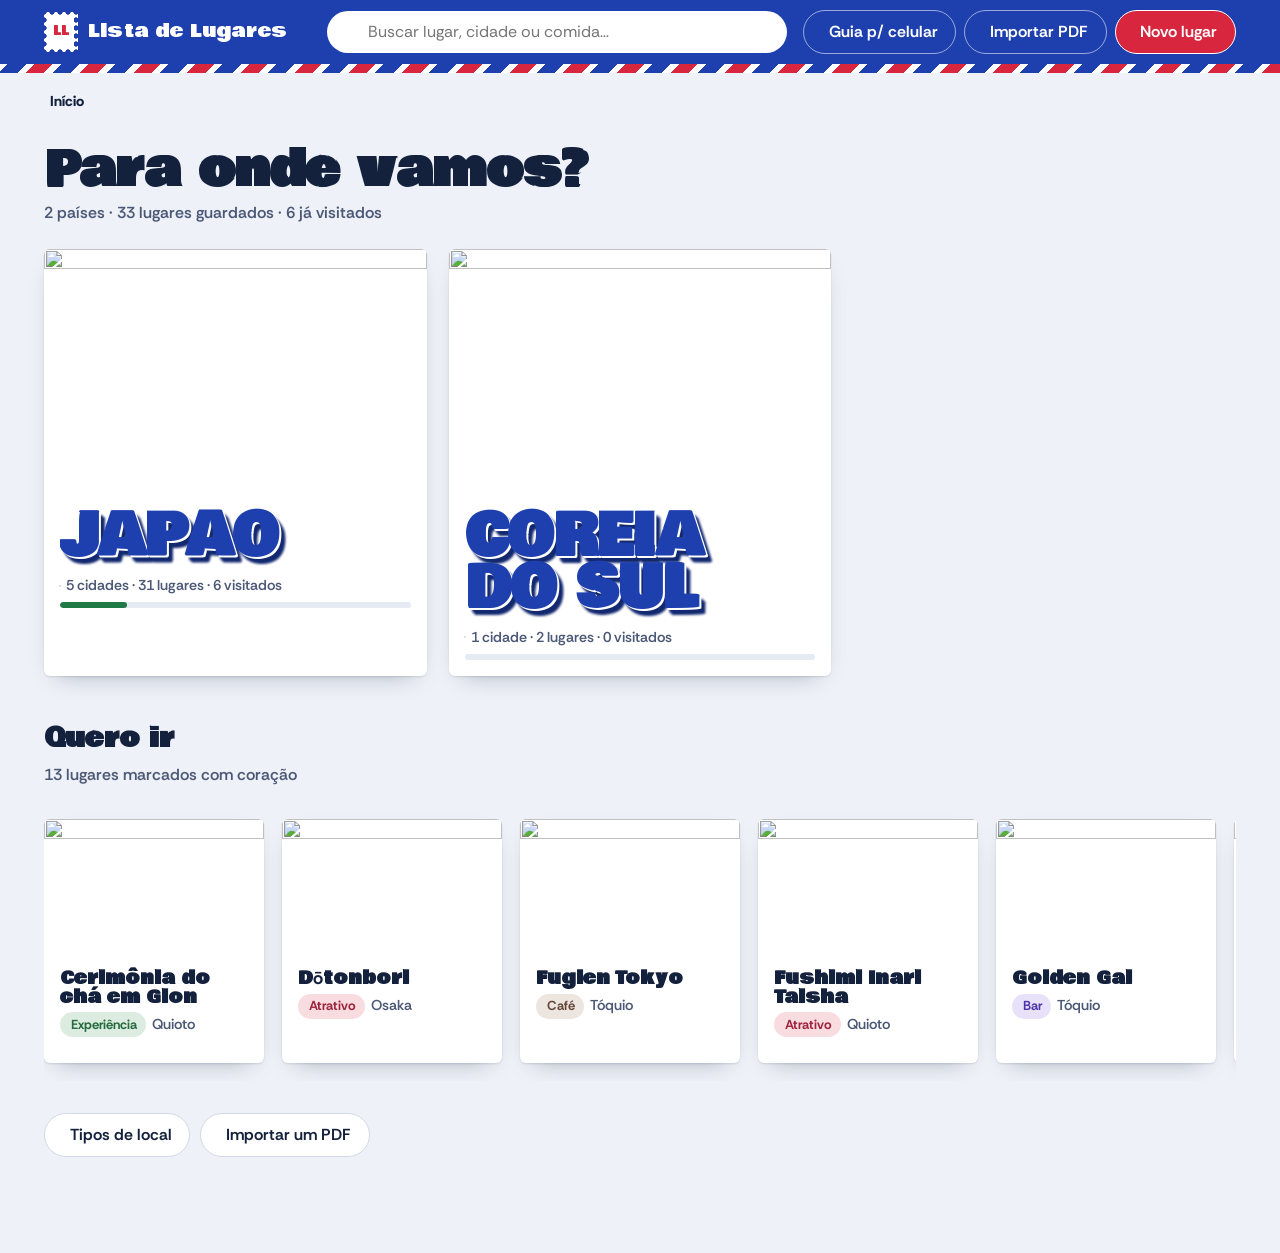
==== a-postais.html @ b5579a4d "Mockups da Lista de Lugares (3 alternativas de design, dados de demonstração) Co-Authored-By: Claude" ====
<!doctype html>
<html lang="pt-BR">
<head>
<meta charset="utf-8">
<meta name="robots" content="noindex">
<meta name="viewport" content="width=device-width, initial-scale=1, viewport-fit=cover">
<title>Lista de Lugares — A · Postais</title>
<link rel="preconnect" href="https://fonts.googleapis.com"><link rel="preconnect" href="https://fonts.gstatic.com" crossorigin>
<link rel="stylesheet" href="https://fonts.googleapis.com/css2?family=Bowlby+One&family=Kalam:wght@400;700&family=Rethink+Sans:wght@400;500;600;700;800&display=swap">
<link rel="stylesheet" href="https://cdn.jsdelivr.net/npm/@tabler/icons-webfont@3.19.0/dist/tabler-icons.min.css">
<link rel="stylesheet" href="https://cdn.jsdelivr.net/npm/flag-icons@7.2.3/css/flag-icons.min.css">
<link rel="stylesheet" href="https://cdnjs.cloudflare.com/ajax/libs/leaflet/1.9.4/leaflet.min.css">
<link rel="stylesheet" href="nucleo.css">
<style>
:root {
  --fundo: #eef1f7; --superficie: #fff; --superficie-2: #e6eaf3; --painel-fundo: #fff;
  --tinta: #14213d; --tinta-2: #4b5876; --linha: #d2d8e5; --placeholder: #66718b;
  --destaque: #d7263d; --destaque-hover: #b71d31; --destaque-tinta: #fff; --anel: rgba(215,38,61,.18); --anel-forte: rgba(30,64,175,.35);
  --azul: #1e40af; --azul-escuro: #12286f; --tinta-carimbo: #b4232f;
  --ok: #1f7a45; --perigo: #c92a2a; --fav: #d7263d; --aviso: #d99a00;
  --raio: 10px; --raio-chip: 999px; --raio-btn: 999px; --raio-input: 10px;
  --fonte: 'Rethink Sans', system-ui, sans-serif; --fonte-titulo: 'Bowlby One', 'Rethink Sans', sans-serif; --fonte-mao: 'Kalam', cursive;
  --sombra: 0 8px 22px -6px rgba(20,33,61,.28);
  --chip-ativo: var(--azul); --chip-ativo-tinta: #fff; --toast-fundo: var(--azul-escuro); --toast-tinta: #fff; --toast-acao: #ffd43b;
  --selecao: #ffd43b; --selecao-tinta: var(--tinta);
  --tipo-atrativo: #d7263d; --tipo-restaurante: #dd6b20; --tipo-hotel: #1e40af; --tipo-cafe: #8a5a3b;
  --tipo-compras: #c2338a; --tipo-bar: #6741d9; --tipo-transporte: #0b7285; --tipo-experiencia: #2b8a3e;
}
body { min-height: 100dvh; }
/* ---------- topo: envelope de correio aéreo ---------- */
.topo { position: sticky; top: 0; z-index: 50; background: var(--azul); color: #fff; }
.topo-in { max-width: 1240px; margin: 0 auto; display: flex; align-items: center; gap: 16px; padding: 10px 24px; }
.marca { display: flex; align-items: center; gap: 10px; color: #fff; text-decoration: none; font-family: var(--fonte-titulo); font-size: 1.15rem; letter-spacing: .01em; white-space: nowrap; }
.marca-selo { display: grid; place-items: center; width: 34px; height: 40px; padding: 4px; color: var(--destaque); font-size: .8rem;
  background: radial-gradient(circle, transparent 2.4px, #fff 2.9px) -4px -4px / 8px 8px; }
.marca-selo span { display: grid; place-items: center; width: 100%; height: 100%; background: #fff; }
.busca { flex: 1; max-width: 460px; margin-left: auto; position: relative; }
.busca .ti { position: absolute; left: 14px; top: 50%; transform: translateY(-50%); color: var(--tinta-2); }
.busca input { width: 100%; min-height: 42px; border-radius: 999px; border: 0; padding: .5em 1em .5em 2.6em; background: #fff; color: var(--tinta); }
.busca input:focus { outline: 3px solid #ffd43b; outline-offset: 1px; }
.topo-acoes { display: flex; gap: 8px; }
.topo .ll-btn-sec { background: transparent; color: #fff; border-color: rgba(255,255,255,.55); }
.topo .ll-btn-sec:hover { background: rgba(255,255,255,.12); border-color: #fff; }
.topo .ll-btn-pri { border-color: #fff; }
.faixa-aerea { height: 9px; background: repeating-linear-gradient(-45deg, var(--destaque) 0 13px, #fff 13px 19px, var(--azul) 19px 32px, #fff 32px 38px); }
.trilha { max-width: 1240px; margin: 0 auto; padding: 14px 24px 0; display: flex; flex-wrap: wrap; align-items: center; gap: 4px; font-size: .9rem; color: var(--tinta-2); }
.trilha a { color: var(--tinta-2); text-decoration: none; font-weight: 600; padding: 4px 6px; border-radius: 6px; display: inline-flex; align-items: center; gap: .35em; }
.trilha a:hover { background: var(--superficie-2); color: var(--tinta); }
.trilha [aria-current] { color: var(--tinta); font-weight: 750; padding: 4px 6px; }
.trilha .ti-chevron-right { font-size: .9em; opacity: .6; }
main { max-width: 1240px; margin: 0 auto; padding: 12px 24px 96px; view-transition-name: nivel; }
::view-transition-old(nivel) { animation: sai .18s ease-in both; }
::view-transition-new(nivel) { animation: entra .32s cubic-bezier(.2,.9,.2,1) both; }
@keyframes sai { to { opacity: 0; transform: translateX(-24px); } }
@keyframes entra { from { opacity: 0; transform: translateX(32px); } }
.voltando::view-transition-new(nivel) { animation-name: entra-volta; }
@keyframes entra-volta { from { opacity: 0; transform: translateX(-32px); } }

/* ---------- letras grandes de cartão-postal ---------- */
.letras { font-family: var(--fonte-titulo); text-transform: uppercase; line-height: .9; letter-spacing: -.01em; margin: 0;
  font-size: clamp(3rem, 11vw, 7.2rem); background: var(--foto) center 40% / cover, var(--azul); -webkit-background-clip: text; background-clip: text; color: transparent;
  filter: drop-shadow(2px 2px 0.5px #fff) drop-shadow(4px 5px 1px var(--azul-escuro)); padding: .06em .04em .1em 0; text-wrap: balance; }
.cab-postal { display: grid; grid-template-columns: 1fr auto; align-items: end; gap: 12px 24px; padding: 18px 0 26px; }
.cab-postal .meta { margin: 8px 0 0; color: var(--tinta-2); font-weight: 600; display: flex; flex-wrap: wrap; gap: 6px 14px; align-items: center; }
.cab-postal .meta b { color: var(--tinta); }
h1.titulo-nivel { font-family: var(--fonte-titulo); font-size: clamp(2rem, 5vw, 3rem); line-height: 1; margin: 18px 0 6px; }
.sub { color: var(--tinta-2); margin: 0 0 24px; font-weight: 600; }

/* ---------- cartões ---------- */
.postal { position: relative; display: flex; flex-direction: column; background: var(--superficie); border-radius: 6px; text-decoration: none; color: inherit;
  box-shadow: 0 1px 2px rgba(20,33,61,.12), 0 10px 24px -14px rgba(20,33,61,.4); transition: transform .25s cubic-bezier(.2,.9,.25,1.2), box-shadow .25s; overflow: hidden; }
.postal:hover { transform: translateY(-4px) rotate(-.6deg); box-shadow: 0 2px 4px rgba(20,33,61,.12), 0 22px 34px -16px rgba(20,33,61,.5); }
.postal:nth-child(even):hover { transform: translateY(-4px) rotate(.6deg); }
.postal-foto { aspect-ratio: 3 / 2; object-fit: cover; width: 100%; border-bottom: 6px solid #fff; }
.postal-sem-foto { aspect-ratio: 3 / 2; display: grid; place-items: center; background: var(--superficie-2); color: var(--tinta-2); font-size: 2.5rem; }
.postal-txt { padding: 4px 16px 16px; display: flex; flex-direction: column; gap: 6px; }
.postal-nome { font-family: var(--fonte-titulo); font-size: 1.45rem; line-height: 1.05; margin: 0; }
.postal-info { color: var(--tinta-2); font-size: .9rem; font-weight: 600; margin: 0; display: flex; gap: .45em; align-items: center; flex-wrap: wrap; }
.grade-postais { display: grid; grid-template-columns: repeat(auto-fill, minmax(min(100%, 270px), 1fr)); gap: 22px; }
.grade-paises { grid-template-columns: repeat(auto-fill, minmax(min(100%, 380px), 1fr)); }
.postal-pais .letras { font-size: clamp(2.6rem, 6vw, 3.6rem); }
.progresso { height: 6px; border-radius: 99px; background: var(--superficie-2); overflow: hidden; }
.progresso span { display: block; height: 100%; width: var(--p); background: var(--ok); border-radius: 99px; transition: width .6s cubic-bezier(.2,.9,.2,1); }

/* selo (tipo) com picote */
.selo { --c: var(--cor-tipo); display: block; padding: 5px; background: radial-gradient(circle, transparent 3px, var(--superficie) 3.5px) -5px -5px / 10px 10px;
  filter: drop-shadow(0 4px 8px rgba(20,33,61,.18)); text-decoration: none; color: #fff; transition: transform .25s cubic-bezier(.2,.9,.25,1.3); }
.selo:hover { transform: translateY(-4px) rotate(-2deg); }
.selo:nth-child(3n+2):hover { transform: translateY(-4px) rotate(2deg); }
.selo-in { display: flex; flex-direction: column; justify-content: space-between; gap: 18px; min-height: 168px; padding: 16px; background: var(--c); position: relative; overflow: hidden; }
.selo-in::after { content: ''; position: absolute; inset: 6px; border: 1.5px solid rgba(255,255,255,.5); pointer-events: none; }
.selo-ic { font-size: 2.6rem; line-height: 1; }
.selo-nome { font-family: var(--fonte-titulo); font-size: 1.35rem; line-height: 1; margin: 0; }
.selo-num { position: absolute; top: 12px; right: 14px; font-family: var(--fonte-titulo); font-size: 2rem; line-height: 1; opacity: .9; }
.selo-info { font-size: .82rem; font-weight: 700; opacity: .92; margin: 4px 0 0; }
.grade-selos { display: grid; grid-template-columns: repeat(auto-fill, minmax(min(100%, 190px), 1fr)); gap: 18px; }
.selo-novo .selo-in { background: var(--superficie); color: var(--tinta-2); border: 2px dashed var(--linha); }
.selo-novo .selo-in::after { display: none; }

/* carimbo postal */
.carimbo { position: absolute; pointer-events: none; color: var(--tinta-carimbo); mix-blend-mode: multiply; opacity: .85; }
.carimbo svg { display: block; width: 100%; height: auto; }
.carimbando { animation: carimbar .55s cubic-bezier(.3,1.4,.5,1) both; }
@keyframes carimbar { 0% { opacity: 0; transform: scale(1.8) rotate(var(--r, -14deg)); } 60% { opacity: .95; transform: scale(.94) rotate(var(--r, -14deg)); } 100% { opacity: .85; transform: scale(1) rotate(var(--r, -14deg)); } }
.postal .carimbo { width: 120px; right: 10px; top: 10px; --r: -12deg; transform: rotate(var(--r)); }
.carimbo-tela { position: fixed; z-index: 3000; left: 50%; top: 42%; width: 240px; margin-left: -120px; }

/* ---------- abas e barra ---------- */
.abas { display: inline-flex; gap: 4px; padding: 4px; background: var(--superficie-2); border-radius: 999px; margin-bottom: 20px; }
.abas button { border: 0; background: transparent; min-height: 38px; padding: 0 16px; border-radius: 999px; font-weight: 700; color: var(--tinta-2); display: inline-flex; align-items: center; gap: .4em; }
.abas button[aria-selected="true"] { background: var(--superficie); color: var(--tinta); box-shadow: 0 1px 3px rgba(20,33,61,.15); }
.ll-mapa.mapa-cidade { height: min(64vh, 600px); border-radius: 12px; border: 6px solid #fff; box-shadow: var(--sombra); }
.barra-lista { display: flex; flex-wrap: wrap; align-items: center; justify-content: space-between; gap: 12px; padding: 12px 14px; margin-bottom: 16px; background: var(--superficie); border-radius: 12px; border: 1px solid var(--linha); }
.ordem { display: flex; gap: 6px; align-items: center; flex-wrap: wrap; }
.ordem .ll-chip { min-height: 34px; font-size: .85rem; }

/* ---------- lista de lugares ---------- */
.cab-lista { display: flex; flex-wrap: wrap; align-items: center; gap: 10px 16px; margin: 14px 0 18px; }
.cab-lista h1 { font-family: var(--fonte-titulo); font-size: clamp(1.9rem, 5vw, 2.8rem); line-height: 1; margin: 0; flex-basis: 100%; }
.cab-lista .ll-tipo-chip { font-size: .9rem; }
.lista-postais { list-style: none; margin: 0; padding: 0; display: flex; flex-direction: column; gap: 12px; }
.linha-postal { position: relative; display: grid; grid-template-columns: 128px 1fr auto; align-items: center; gap: 18px; padding: 10px 12px 10px 10px; background: var(--superficie);
  border-radius: 8px; box-shadow: 0 1px 2px rgba(20,33,61,.1), 0 8px 18px -14px rgba(20,33,61,.45); transition: transform .2s cubic-bezier(.2,.9,.25,1.2), box-shadow .2s; }
.linha-postal:hover { transform: translateX(4px); box-shadow: 0 2px 4px rgba(20,33,61,.12), 0 14px 26px -16px rgba(20,33,61,.5); }
.linha-postal img, .linha-postal .mini-sem { width: 128px; height: 92px; object-fit: cover; border-radius: 4px; }
.mini-sem { display: grid; place-items: center; background: color-mix(in srgb, var(--cor-tipo) 15%, var(--superficie-2)); color: var(--cor-tipo); font-size: 2rem; }
.linha-txt { min-width: 0; display: flex; flex-direction: column; gap: 4px; }
.linha-txt a { color: inherit; text-decoration: none; }
.linha-txt a::after { content: ''; position: absolute; inset: 0; }
.linha-nome { margin: 0; font-size: 1.15rem; font-weight: 800; line-height: 1.2; }
.linha-resumo { margin: 0; color: var(--tinta-2); font-size: .9rem; font-weight: 550; }
.linha-dist { margin: 0; font-size: .9rem; font-weight: 750; display: flex; align-items: center; gap: .35em; color: var(--azul); }
.linha-acoes { display: flex; gap: 2px; position: relative; z-index: 1; }
.linha-acoes .ll-icone-btn { width: 44px; height: 44px; font-size: 1.15rem; }
.linha-acoes [aria-pressed="true"][data-fav] { color: var(--fav); }
.linha-acoes [aria-pressed="true"][data-vis] { color: var(--ok); }
.linha-postal .carimbo { width: 104px; right: 118px; top: calc(50% - 30px); --r: -12deg; transform: rotate(var(--r)); }
.lista-vazia { padding: 48px 16px; text-align: center; color: var(--tinta-2); background: var(--superficie); border-radius: 12px; border: 2px dashed var(--linha); }
.mais { margin-top: 18px; }

/* ---------- ficha ---------- */
.ficha-wrap { position: relative; background: var(--superficie); border-radius: 8px; padding: 22px; margin-top: 12px;
  box-shadow: 0 1px 2px rgba(20,33,61,.12), 0 24px 44px -24px rgba(20,33,61,.45); }
.ficha-wrap::before { content: ''; position: absolute; inset: 0 0 auto; height: 7px; border-radius: 8px 8px 0 0;
  background: repeating-linear-gradient(-45deg, var(--destaque) 0 13px, #fff 13px 19px, var(--azul) 19px 32px, #fff 32px 38px); }
.ficha-wrap .ll-ficha { display: grid; grid-template-columns: minmax(0, 1.05fr) minmax(0, 1fr); column-gap: 32px; row-gap: 18px; align-items: start; padding-bottom: 0; }
.ficha-wrap .ll-ficha > * { grid-column: 2; }
.ficha-wrap .ll-ficha-fotos { grid-column: 1; grid-row: 1 / span 8; position: sticky; top: 90px; flex-direction: column; overflow: visible; }
.ficha-wrap .ll-ficha-fotos img { height: auto; aspect-ratio: 4 / 3; flex-basis: auto !important; border-radius: 4px; border: 8px solid #fff; box-shadow: 0 6px 18px -8px rgba(20,33,61,.5); }
.ficha-wrap .ll-ficha-fotos img + img { width: 62%; margin: -42px 0 0 auto; transform: rotate(3deg); }
.ficha-wrap .ll-ficha:not(:has(.ll-ficha-fotos)) { grid-template-columns: minmax(0, 760px); }
.ficha-wrap .ll-ficha:not(:has(.ll-ficha-fotos)) > * { grid-column: 1; }
.ficha-wrap .ll-ficha-titulo { font-size: clamp(2rem, 4vw, 2.8rem); padding-right: 100px; }
.ficha-selo { position: absolute; top: 26px; right: 22px; width: 78px; z-index: 2; }
.ficha-selo .selo-in { min-height: 92px; gap: 4px; padding: 10px; align-items: center; justify-content: center; }
.ficha-selo .selo-ic { font-size: 2rem; }
.ficha-wrap > .carimbo { width: 170px; top: 64px; right: 64px; --r: -14deg; transform: rotate(var(--r)); z-index: 3; }
.ficha-wrap .ll-dicas { background: #fff repeating-linear-gradient(transparent 0 27px, #c9d6f2 27px 28px); border: 1px solid var(--linha); padding: 12px 16px 10px; }
.ficha-wrap .ll-dicas p { font-family: var(--fonte-mao); font-size: 1.15rem; line-height: 28px; color: var(--azul-escuro); }
.ficha-wrap .ll-destaques { border-radius: 6px; }
.voltar { display: inline-flex; align-items: center; gap: .4em; font-weight: 700; color: var(--tinta-2); text-decoration: none; padding: 6px 0; }
.voltar:hover { color: var(--tinta); }
.vizinhos { display: flex; justify-content: space-between; gap: 12px; margin-top: 18px; }

.favoritos { margin-top: 44px; }
.favoritos h2 { font-family: var(--fonte-titulo); font-size: 1.6rem; margin: 0 0 4px; }
.fileira { display: grid; grid-auto-flow: column; grid-auto-columns: minmax(220px, 250px); gap: 18px; overflow-x: auto; padding: 8px 4px 18px; scroll-snap-type: x proximity; }
.fileira .postal { scroll-snap-align: start; }
.fileira .postal-nome { font-size: 1.1rem; }
.rodape-inicio { margin-top: 32px; display: flex; flex-wrap: wrap; gap: 10px; }

/* painel e formulário no mundo postal */
.ll-painel-cab { border-bottom: 0; box-shadow: 0 9px 0 -6px transparent; position: relative; }
.ll-painel-cab::after { content: ''; position: absolute; left: 0; right: 0; bottom: -4px; height: 5px; background: repeating-linear-gradient(-45deg, var(--destaque) 0 10px, #fff 10px 15px, var(--azul) 15px 25px, #fff 25px 30px); }
.ll-tipo-op { border-radius: 8px; }
.fab { display: none; }

@media (max-width: 860px) {
  .topo-in { padding: 8px 14px; gap: 10px; flex-wrap: wrap; }
  .marca { font-size: 1rem; }
  .busca { order: 3; flex-basis: 100%; max-width: none; }
  .topo-acoes { margin-left: auto; }
  .topo-acoes .ll-btn-pri { display: none; }
  .topo-acoes .ll-btn span { display: none; }
  .topo-acoes .ll-btn { min-width: 42px; padding: 0 10px; }
  .trilha { padding: 10px 16px 0; font-size: .85rem; }
  main { padding: 8px 16px 110px; }
  .cab-postal { grid-template-columns: 1fr; }
  .ficha-wrap { padding: 16px 14px; margin-inline: -4px; }
  .ficha-wrap .ll-ficha { display: flex; }
  .ficha-wrap .ll-ficha-fotos { position: static; flex-direction: row; overflow-x: auto; }
  .ficha-wrap .ll-ficha-fotos img { flex: 0 0 86% !important; }
  .ficha-wrap .ll-ficha-fotos img + img { width: auto; margin: 0; transform: none; }
  .ficha-selo { top: 18px; right: 14px; width: 64px; }
  .ficha-wrap > .carimbo { width: 120px; top: 150px; right: 18px; }
  .ficha-wrap .ll-ficha-titulo { padding-right: 0; }
  .linha-postal { grid-template-columns: 84px 1fr; gap: 12px; padding: 8px; }
  .linha-postal img, .linha-postal .mini-sem { width: 84px; height: 84px; }
  .linha-acoes { grid-column: 1 / -1; justify-content: flex-end; margin-top: -8px; }
  .linha-postal .carimbo { width: 84px; right: 104px; top: auto; bottom: 4px; }
  .grade-selos { grid-template-columns: repeat(2, 1fr); gap: 12px; }
  .selo-in { min-height: 140px; }
  .fab { display: grid; place-items: center; position: fixed; right: 18px; bottom: calc(18px + env(safe-area-inset-bottom)); z-index: 60; width: 62px; height: 62px; border-radius: 50%;
    border: 3px solid #fff; background: var(--destaque); color: #fff; font-size: 1.7rem; box-shadow: var(--sombra); }
}
</style>
</head>
<body>
<header class="topo">
  <div class="topo-in">
    <a class="marca" href="#/"><span class="marca-selo"><span>LL</span></span>Lista de Lugares</a>
    <form class="busca" role="search" onsubmit="return false"><i class="ti ti-search" aria-hidden="true"></i><input type="search" id="busca" placeholder="Buscar lugar, cidade ou comida…" aria-label="Buscar" autocomplete="off"></form>
    <div class="topo-acoes">
      <button type="button" class="ll-btn ll-btn-sec" id="b-guia" aria-label="Gerar guia para o celular"><i class="ti ti-device-mobile" aria-hidden="true"></i><span>Guia p/ celular</span></button>
      <button type="button" class="ll-btn ll-btn-sec" id="b-importar" aria-label="Importar PDF"><i class="ti ti-file-type-pdf" aria-hidden="true"></i><span>Importar PDF</span></button>
      <button type="button" class="ll-btn ll-btn-pri" id="b-novo"><i class="ti ti-plus" aria-hidden="true"></i><span>Novo lugar</span></button>
    </div>
  </div>
  <div class="faixa-aerea" aria-hidden="true"></div>
</header>
<nav class="trilha" id="trilha" aria-label="Onde você está"></nav>
<main id="app"></main>
<button type="button" class="fab" id="b-fab" aria-label="Novo lugar"><i class="ti ti-plus" aria-hidden="true"></i></button>

<script src="https://cdnjs.cloudflare.com/ajax/libs/leaflet/1.9.4/leaflet.min.js"></script>
<script src="dados-japao.js"></script>
<script src="nucleo.js"></script>
<script>
(function () {
  const { esc, icone, h } = LL;
  const app = document.getElementById('app'), trilha = document.getElementById('trilha'), busca = document.getElementById('busca');
  const reduz = matchMedia('(prefers-reduced-motion: reduce)').matches;
  let est = {}, ordem = 'favoritos', vista = 'tipos', profAnterior = 0;
  const MESES = ['JAN', 'FEV', 'MAR', 'ABR', 'MAI', 'JUN', 'JUL', 'AGO', 'SET', 'OUT', 'NOV', 'DEZ'];
  const hoje = () => { const d = new Date(); return `${d.getDate()} ${MESES[d.getMonth()]} ${d.getFullYear()}`; };

  /* carimbo postal (SVG) */
  let nCar = 0;
  const carimbo = (texto, data, extra) => {
    const id = 'arco' + ++nCar;
    return `<div class="carimbo ${extra || ''}" aria-hidden="true"><svg viewBox="0 0 220 120" fill="none" stroke="currentColor">
      <circle cx="60" cy="60" r="52" stroke-width="3"/><circle cx="60" cy="60" r="36" stroke-width="1.6"/>
      <path id="${id}" d="M 16 60 A 44 44 0 0 1 104 60" stroke="none"/>
      <text font-family="Rethink Sans, sans-serif" font-weight="800" font-size="13" letter-spacing="2" fill="currentColor" stroke="none"><textPath href="#${id}" startOffset="50%" text-anchor="middle">${esc(texto.toUpperCase().slice(0, 16))}</textPath></text>
      <text x="60" y="64" text-anchor="middle" font-family="Rethink Sans, sans-serif" font-weight="800" font-size="11" fill="currentColor" stroke="none">${esc(data)}</text>
      <text x="60" y="84" text-anchor="middle" font-family="Rethink Sans, sans-serif" font-weight="700" font-size="9" fill="currentColor" stroke="none" letter-spacing="1.5">JÁ FUI</text>
      ${[34, 48, 62, 76, 90].map(y => `<path d="M118 ${y} q 12 -7 24 0 t 24 0 t 24 0 t 24 0" stroke-width="3"/>`).join('')}
    </svg></div>`;
  };
  const carimbarTela = (texto, sub) => {
    if (reduz) return;
    const c = h(carimbo(texto, sub || hoje(), 'carimbo-tela carimbando')); c.style.setProperty('--r', '-10deg');
    document.body.append(c); setTimeout(() => { c.style.transition = 'opacity .4s'; c.style.opacity = 0; }, 900); setTimeout(() => c.remove(), 1400);
  };

  /* ---------- rotas ---------- */
  const lerHash = () => {
    const p = location.hash.replace(/^#\/?/, '').split('/').filter(Boolean).map(decodeURIComponent);
    if (p[0] === 'busca') return { busca: p[1] || '' };
    return { pais: p[0] || null, cidade: p[1] || null, tipo: p[2] || null, lugar: p[3] || null };
  };
  const rota = (...p) => '#/' + p.filter(Boolean).map(encodeURIComponent).join('/');
  const ir = (...p) => { location.hash = rota(...p); };
  const rotaLugar = l => rota(l.pais, l.cidade, l.tipo, l.id);
  const prof = e => e.busca != null ? 2 : [e.pais, e.cidade, e.tipo, e.lugar].filter(Boolean).length;
  const trocar = () => {
    est = lerHash();
    const p = prof(est), volta = p < profAnterior; profAnterior = p;
    document.documentElement.classList.toggle('voltando', volta);
    let feito = false;
    const fazer = () => { if (feito) return; feito = true; render(); window.scrollTo(0, 0); };
    if (document.startViewTransition && !reduz && document.visibilityState === 'visible') {
      const t = document.startViewTransition(fazer); t.ready.catch(() => {}); t.finished.catch(() => {}); t.updateCallbackDone.catch(() => {});
      setTimeout(fazer, 350);
    } else fazer();
  };
  addEventListener('hashchange', trocar);

  /* ---------- trilha ---------- */
  const desenharTrilha = () => {
    const itens = [[rota(), `${icone('home')}<span>Início</span>`]];
    if (est.busca != null) itens.push([null, `Busca: “${esc(est.busca)}”`]);
    const p = LL.pais(est.pais), c = LL.cidade(est.cidade), t = est.tipo && LL.tipo(est.tipo), l = LL.lugar(est.lugar);
    if (p) itens.push([rota(p.id), `${LL.bandeira(p.id)}<span>${esc(p.nome)}</span>`]);
    if (c) itens.push([rota(p.id, c.id), esc(c.nome)]);
    if (t) itens.push([rota(p.id, c.id, t.id), esc(t.plural)]);
    if (l) itens.push([null, esc(l.titulo)]);
    trilha.innerHTML = itens.map(([href, txt], i) => (i ? icone('chevron-right') : '') +
      (i === itens.length - 1 ? `<span aria-current="page">${txt}</span>` : `<a href="${href}">${txt}</a>`)).join('');
  };

  /* ---------- peças ---------- */
  const fotoOu = (l, cls) => l.fotos && l.fotos[0] ? `<img class="${cls}" src="${esc(l.fotos[0])}" alt="" loading="lazy">` : `<div class="${cls === 'postal-foto' ? 'postal-sem-foto' : 'mini-sem'}" style="--cor-tipo:${LL.corTipo(l.tipo)}">${icone(LL.tipo(l.tipo).icone)}</div>`;
  const barra = (v, t) => `<div class="progresso" role="img" aria-label="${v} de ${t} visitados"><span style="--p:${t ? Math.round(v / t * 100) : 0}%"></span></div>`;
  const postalLugar = l => `<a class="postal" href="${rotaLugar(l)}">${fotoOu(l, 'postal-foto')}<div class="postal-txt">
      <h3 class="postal-nome">${esc(l.titulo)}</h3><p class="postal-info">${LL.chipTipo(l.tipo)} ${esc(LL.cidade(l.cidade)?.nome || '')}</p></div></a>`;

  const linha = l => {
    const dist = LL.textoDistancia(l), res = LL.resumo(l);
    return `<li class="linha-postal" data-id="${l.id}" style="--cor-tipo:${LL.corTipo(l.tipo)}">
      ${fotoOu(l, '')}
      <div class="linha-txt"><h2 class="linha-nome"><a href="${rotaLugar(l)}">${esc(l.titulo)}</a></h2>
        ${res ? `<p class="linha-resumo">${esc(res)}</p>` : ''}
        ${LL.seloSituacao(l) ? `<p class="linha-situ">${LL.seloSituacao(l)}</p>` : ''}
        ${est.busca != null ? `<p class="linha-resumo">${LL.chipTipo(l.tipo)} ${esc(LL.cidade(l.cidade)?.nome || '')}</p>` : ''}
        ${dist ? `<p class="linha-dist">${icone('walk')}${esc(dist)}</p>` : ''}</div>
      <div class="linha-acoes">
        <button type="button" class="ll-icone-btn" data-fav aria-pressed="${l.favorito}" aria-label="Quero ir" title="Quero ir">${icone(l.favorito ? 'heart-filled' : 'heart')}</button>
        <button type="button" class="ll-icone-btn" data-vis aria-pressed="${l.visitado}" aria-label="Já fui" title="Já fui">${icone(l.visitado ? 'circle-check-filled' : 'circle-check')}</button>
      </div>
      ${l.visitado ? carimbo(LL.cidade(l.cidade)?.nome || '', '') : ''}
    </li>`;
  };
  const ligarLinhas = raiz => raiz.querySelectorAll('.linha-postal').forEach(li => {
    const id = li.dataset.id;
    li.querySelector('[data-fav]').onclick = e => { const v = LL.alternarFavorito(id); const b = e.currentTarget; b.setAttribute('aria-pressed', v); b.innerHTML = icone(v ? 'heart-filled' : 'heart'); b.classList.remove('ll-pulo'); void b.offsetWidth; b.classList.add('ll-pulo'); };
    li.querySelector('[data-vis]').onclick = e => {
      const v = LL.alternarVisitado(id), b = e.currentTarget, l = LL.lugar(id);
      b.setAttribute('aria-pressed', v); b.innerHTML = icone(v ? 'circle-check-filled' : 'circle-check');
      li.querySelector('.carimbo')?.remove();
      if (v) { const c = h(carimbo(LL.cidade(l.cidade)?.nome || '', '')); c.classList.add('carimbando'); li.append(c); }
    };
  });

  /* ---------- níveis ---------- */
  const inicio = () => {
    const tot = LL.progresso({}), favs = LL.ordenar(LL.filtrar({ favorito: true }), 'nome');
    app.innerHTML = `<h1 class="titulo-nivel">Para onde vamos?</h1>
      <p class="sub">${LL.paisesComLugares().length} países · ${tot.total} lugares guardados · ${tot.visitados} já visitados</p>
      <div class="grade-postais grade-paises">${LL.paisesComLugares().map(p => { const g = LL.progresso({ pais: p.id }); return `
        <a class="postal postal-pais" href="${rota(p.id)}"><img class="postal-foto" src="${esc(p.capa)}" alt="" loading="lazy">
          <div class="postal-txt"><h2 class="letras" style="--foto:url('${esc(p.capa)}')">${esc(p.nome)}</h2>
          <p class="postal-info">${LL.bandeira(p.id)} ${LL.cidadesDe(p.id).length} ${LL.cidadesDe(p.id).length === 1 ? 'cidade' : 'cidades'} · ${g.total} lugares · ${g.visitados} visitados</p>${barra(g.visitados, g.total)}</div></a>`; }).join('')}</div>
      ${favs.length ? `<section class="favoritos"><h2>Quero ir</h2><p class="sub">${favs.length} lugares marcados com coração</p><div class="fileira">${favs.map(postalLugar).join('')}</div></section>` : ''}
      <div class="rodape-inicio"><button type="button" class="ll-btn ll-btn-sec" id="b-tipos">${icone('tag')}<span>Tipos de local</span></button>
        <button type="button" class="ll-btn ll-btn-sec" id="b-imp2">${icone('file-type-pdf')}<span>Importar um PDF</span></button></div>`;
    app.querySelector('#b-tipos').onclick = () => LL.abrirTipos();
    app.querySelector('#b-imp2').onclick = importar;
  };

  const pais = () => {
    const p = LL.pais(est.pais); if (!p) return inicio();
    const g = LL.progresso({ pais: p.id });
    app.innerHTML = `<header class="cab-postal"><div><h1 class="letras" style="--foto:url('${esc(p.capa)}')">${esc(p.nome)}</h1>
        <p class="meta">${LL.bandeira(p.id)} <span><b>${LL.cidadesDe(p.id).length}</b> cidades e regiões</span><span><b>${g.total}</b> lugares</span><span><b>${g.visitados}</b> já visitados</span></p></div></header>
      <div class="grade-postais">${LL.cidadesDe(p.id).map(c => { const x = LL.progresso({ cidade: c.id }); const completa = x.total && x.visitados === x.total; return `
        <a class="postal" href="${rota(p.id, c.id)}">${c.capa ? `<img class="postal-foto" src="${esc(c.capa)}" alt="" loading="lazy">` : `<div class="postal-sem-foto">${icone('map-pin')}</div>`}
          <div class="postal-txt"><h2 class="postal-nome">${esc(c.nome)}</h2><p class="postal-info">${x.total} lugares · ${x.visitados} de ${x.total} visitados</p>${barra(x.visitados, x.total)}</div>
          ${completa ? carimbo(c.nome, 'COMPLETA') : ''}</a>`; }).join('')}</div>`;
  };

  let mapaCidade = null;
  const cidade = () => {
    const c = LL.cidade(est.cidade); if (!c) return pais();
    const g = LL.progresso({ cidade: c.id }), tipos = LL.tiposEm({ cidade: c.id });
    app.innerHTML = `<header class="cab-postal"><div><h1 class="letras" style="--foto:url('${esc(c.capa || LL.pais(c.pais).capa)}')">${esc(c.nome)}</h1>
        <p class="meta"><span><b>${g.total}</b> lugares</span><span><b>${g.visitados}</b> de ${g.total} visitados</span><span><b>${g.favoritos}</b> quero ir</span></p></div></header>
      <div class="abas" role="tablist" aria-label="Como ver">
        <button type="button" role="tab" aria-selected="${vista === 'tipos'}" data-vista="tipos">${icone('stack-2')}Por tipo</button>
        <button type="button" role="tab" aria-selected="${vista === 'mapa'}" data-vista="mapa">${icone('map')}Mapa</button></div>
      <div id="vista"></div>`;
    const v = app.querySelector('#vista');
    if (vista === 'tipos') {
      v.innerHTML = `<div class="grade-selos">${tipos.map(({ tipo: t, qtd }) => { const x = LL.progresso({ cidade: c.id, tipo: t.id }); return `
        <a class="selo" href="${rota(c.pais, c.id, t.id)}" style="--cor-tipo:${LL.corTipo(t.id)}"><div class="selo-in">
          <span class="selo-ic">${icone(t.icone)}</span><span class="selo-num">${qtd}</span>
          <div><p class="selo-nome">${esc(qtd === 1 ? t.nome : t.plural)}</p><p class="selo-info">${x.visitados ? `${x.visitados} visitado${x.visitados > 1 ? 's' : ''}` : 'nenhum visitado ainda'}</p></div></div></a>`; }).join('')}
        <a class="selo selo-novo" href="#" data-novo><div class="selo-in"><span class="selo-ic">${icone('plus')}</span><div><p class="selo-nome">Novo lugar</p><p class="selo-info">em ${esc(c.nome)}</p></div></div></a></div>`;
      v.querySelector('[data-novo]').onclick = e => { e.preventDefault(); novo({ pais: c.pais, cidade: c.id }); };
    } else {
      v.innerHTML = `<div class="barra-lista"></div><div class="ll-mapa mapa-cidade"></div>`;
      v.querySelector('.barra-lista').append(LL.ui.seletorOrigem({ filtro: { cidade: c.id } }));
      mapaCidade = LL.mapa(v.querySelector('.mapa-cidade'), LL.filtrar({ cidade: c.id }), { aoClicar: id => location.hash = rotaLugar(LL.lugar(id)) });
    }
    app.querySelectorAll('[data-vista]').forEach(b => b.onclick = () => { vista = b.dataset.vista; cidade(); });
  };

  const listaTipo = (animar) => {
    const c = LL.cidade(est.cidade), t = LL.tipo(est.tipo);
    let ls = LL.filtrar({ cidade: c.id, tipo: t.id });
    if (ordem === 'perto' && !LL.origem) ordem = 'favoritos';
    ls = LL.ordenar(ls, ordem);
    const antes = animar ? Object.fromEntries([...app.querySelectorAll('.linha-postal')].map(li => [li.dataset.id, li.getBoundingClientRect().top])) : null;
    app.innerHTML = `<header class="cab-lista">${LL.chipTipo(t.id)}<span class="postal-info">${ls.length} em ${esc(c.nome)} · ${ls.filter(l => l.visitado).length} visitados</span>
        <h1>${esc(t.plural)} em ${esc(c.nome)}</h1></header>
      <div class="barra-lista"><div id="origem"></div>
        <div class="ordem" role="group" aria-label="Ordenar">${icone('arrows-sort')}
          ${[['perto', 'Mais perto'], ['favoritos', 'Quero ir primeiro'], ['nome', 'A–Z']].map(([k, n]) => `<button type="button" class="ll-chip" data-ordem="${k}" aria-pressed="${ordem === k}" ${k === 'perto' && !LL.origem ? 'title="Escolha de onde medir a distância"' : ''}>${n}</button>`).join('')}</div></div>
      ${ls.length ? `<ol class="lista-postais">${ls.map(linha).join('')}</ol>` : `<p class="lista-vazia">Nenhum ${esc(t.nome.toLowerCase())} em ${esc(c.nome)} ainda.</p>`}
      <button type="button" class="ll-btn ll-btn-sec mais" data-novo>${icone('plus')}<span>Adicionar ${esc(t.nome.toLowerCase())} em ${esc(c.nome)}</span></button>`;
    app.querySelector('#origem').append(LL.ui.seletorOrigem({ filtro: { cidade: c.id } }));
    app.querySelectorAll('[data-ordem]').forEach(b => b.onclick = () => {
      if (b.dataset.ordem === 'perto' && !LL.origem) { LL.toast('Primeiro escolha de onde medir: sua localização ou um lugar.', { icone: 'current-location' }); app.querySelector('.ll-origem button, .ll-origem select')?.focus(); return; }
      ordem = b.dataset.ordem; listaTipo(true);
    });
    app.querySelector('[data-novo]').onclick = () => novo({ pais: c.pais, cidade: c.id, tipo: t.id });
    ligarLinhas(app);
    if (antes && !reduz) app.querySelectorAll('.linha-postal').forEach(li => {
      const a = antes[li.dataset.id]; if (a == null) return; const d = a - li.getBoundingClientRect().top; if (!d) return;
      li.animate([{ transform: `translateY(${d}px)` }, { transform: 'none' }], { duration: 480, easing: 'cubic-bezier(.2,.9,.25,1.1)' });
    });
  };

  const lugar = () => {
    const l = LL.lugar(est.lugar); if (!l) return listaTipo();
    const irmaos = LL.ordenar(LL.filtrar({ cidade: l.cidade, tipo: l.tipo }), ordem), i = irmaos.findIndex(x => x.id === l.id);
    const ant = irmaos[i - 1], prox = irmaos[i + 1];
    const t = LL.tipo(l.tipo);
    app.innerHTML = `<a class="voltar" href="${rota(l.pais, l.cidade, l.tipo)}">${icone('arrow-left')} ${esc(t.plural)} em ${esc(LL.cidade(l.cidade).nome)}</a>
      <div class="ficha-wrap" style="--cor-tipo:${LL.corTipo(l.tipo)}"><span class="selo ficha-selo"><span class="selo-in"><span class="selo-ic">${icone(t.icone)}</span></span></span>
        ${l.visitado ? carimbo(LL.cidade(l.cidade).nome, hoje()) : ''}</div>
      <nav class="vizinhos" aria-label="Outros ${esc(t.plural.toLowerCase())}">${ant ? `<a class="voltar" href="${rotaLugar(ant)}">${icone('arrow-left')} ${esc(ant.titulo)}</a>` : '<span></span>'}
        ${prox ? `<a class="voltar" href="${rotaLugar(prox)}">${esc(prox.titulo)} ${icone('arrow-right')}</a>` : ''}</nav>`;
    const wrap = app.querySelector('.ficha-wrap');
    wrap.append(LL.ui.ficha(l, { aoEditar: id => LL.abrirEdicao(id, s => { carimbarTela('SALVO'); location.hash = rotaLugar(s); render(); }),
      aposApagar: () => ir(l.pais, l.cidade, l.tipo) }));
  };

  const buscaRes = () => {
    const ls = LL.buscar(est.busca);
    app.innerHTML = `<header class="cab-lista"><h1>${ls.length ? `${ls.length} ${ls.length === 1 ? 'lugar' : 'lugares'} para “${esc(est.busca)}”` : `Nada para “${esc(est.busca)}”`}</h1></header>
      ${ls.length ? `<ol class="lista-postais">${ls.map(linha).join('')}</ol>` : '<p class="lista-vazia">Tente outro nome, cidade ou tipo de comida (ex.: ramen, Quioto, templo).</p>'}`;
    ligarLinhas(app);
  };

  const render = () => {
    if (mapaCidade) { mapaCidade.remove(); mapaCidade = null; }
    desenharTrilha();
    if (est.busca == null && document.activeElement !== busca) busca.value = '';
    if (est.busca != null) return buscaRes();
    if (est.lugar) return lugar();
    if (est.tipo) return listaTipo();
    if (est.cidade) return cidade();
    if (est.pais) return pais();
    inicio();
  };

  /* ---------- ações ---------- */
  const novo = ctx => LL.abrirNovo(ctx || { pais: est.pais, cidade: est.cidade, tipo: est.tipo }, l => { carimbarTela('SALVO'); location.hash = rotaLugar(l); });
  const importar = () => LL.abrirImportacao(ids => { const l = LL.lugar(ids[0]); if (l) ir(l.pais, l.cidade); });
  document.getElementById('b-novo').onclick = () => novo();
  document.getElementById('b-fab').onclick = () => novo();
  document.getElementById('b-importar').onclick = importar;
  LL.config.guia = 'guia-postais.html';
  document.getElementById('b-guia').onclick = () => LL.abrirGerarGuia({ pais: est.pais, cidade: est.cidade });
  let tBusca;
  busca.addEventListener('input', () => {
    clearTimeout(tBusca);
    tBusca = setTimeout(() => {
      const q = busca.value.trim();
      if (!q) { if (est.busca != null) history.back(); return; }
      const alvo = rota('busca', q);
      if (est.busca != null) { history.replaceState(null, '', alvo); est = lerHash(); render(); } else location.hash = alvo;
    }, 220);
  });

  LL.aoMudar(ev => {
    if (ev.acao === 'visitado' && ev.valor) {
      if (est.lugar === ev.id) { const w = app.querySelector('.ficha-wrap'); w.querySelector(':scope > .carimbo')?.remove();
        const c = h(carimbo(LL.cidade(LL.lugar(ev.id).cidade).nome, hoje())); c.classList.add('carimbando'); w.prepend(c); }
      if (ev.cidadeCompleta) setTimeout(() => { const n = LL.cidade(LL.lugar(ev.id).cidade).nome; carimbarTela(n, 'COMPLETA'); LL.toast(`${n} completa! Você visitou todos os lugares guardados.`, { icone: 'trophy' }); }, 500);
    }
    if (ev.acao === 'visitado' && !ev.valor && est.lugar === ev.id) app.querySelector('.ficha-wrap > .carimbo')?.remove();
    if (['salvo', 'apagado', 'restaurado', 'importado', 'tipos'].includes(ev.acao)) render();
    if (ev.acao === 'origem' && (est.tipo || est.lugar)) { if (est.tipo && !est.lugar && LL.origem) ordem = 'perto'; render(); }
  });

  trocar();
})();
</script>
</body>
</html>
---- nucleo.css ----
/* Lista de Lugares — estrutura compartilhada. Cada alternativa define os tokens
   (--fundo, --tinta, --destaque…) e sobrepõe o que for do seu mundo visual. */
*, *::before, *::after { box-sizing: border-box; }
html { -webkit-text-size-adjust: 100%; }
body { margin: 0; background: var(--fundo); color: var(--tinta); font-family: var(--fonte); font-size: 16px; line-height: 1.5; }
img { max-width: 100%; display: block; }
button, input, select, textarea { font: inherit; color: inherit; }
button { cursor: pointer; }
a { color: var(--link, var(--destaque)); text-underline-offset: 3px; text-decoration-thickness: 1px; }
::selection { background: var(--selecao, var(--destaque)); color: var(--selecao-tinta, var(--destaque-tinta)); }
:focus-visible { outline: 3px solid var(--foco, var(--destaque)); outline-offset: 2px; }
* { scrollbar-width: thin; scrollbar-color: var(--linha) transparent; }
[hidden] { display: none !important; }
.ti { font-size: 1.15em; line-height: 1; vertical-align: -0.12em; }
.sr { position: absolute; width: 1px; height: 1px; overflow: hidden; clip: rect(0 0 0 0); white-space: nowrap; }
.ll-bandeira { border-radius: 2px; box-shadow: 0 0 0 1px rgba(0,0,0,.12); }
.ll-link-ic { font-size: .8em; margin-left: 2px; }
.ll-ajuda { color: var(--tinta-2); font-size: .875rem; margin: 0; }
.ll-subrotulo { color: var(--tinta-2); font-size: .78rem; font-weight: 600; letter-spacing: .02em; }

/* ---------- botões, chips, inputs ---------- */
.ll-btn { display: inline-flex; align-items: center; justify-content: center; gap: .45em; min-height: 44px; padding: .55em 1.1em;
  border-radius: var(--raio-btn, var(--raio)); border: 1.5px solid transparent; font-weight: 650; text-decoration: none; white-space: nowrap;
  transition: transform .15s cubic-bezier(.2,.8,.2,1), background-color .15s, box-shadow .15s; }
.ll-btn:active { transform: scale(.97); }
.ll-btn-pri { background: var(--destaque); color: var(--destaque-tinta); }
.ll-btn-pri:hover { background: var(--destaque-hover, var(--destaque)); box-shadow: var(--sombra); }
.ll-btn-pri:disabled { opacity: .45; cursor: not-allowed; box-shadow: none; }
.ll-btn-sec { background: var(--superficie); color: var(--tinta); border-color: var(--linha); }
.ll-btn-sec:hover { border-color: var(--tinta-2); }
.ll-btn-peq { min-height: 36px; padding: .35em .8em; font-size: .875rem; }
.ll-icone-btn { display: inline-grid; place-items: center; width: 40px; height: 40px; border-radius: 50%; border: 0; background: transparent; color: var(--tinta-2); flex: none; }
.ll-icone-btn:hover { background: var(--superficie-2); color: var(--tinta); }
.ll-chips { display: flex; flex-wrap: wrap; gap: 6px; align-items: center; }
.ll-chip { display: inline-flex; align-items: center; gap: .35em; min-height: 36px; padding: .3em .85em; border-radius: var(--raio-chip);
  border: 1.5px solid var(--linha); background: var(--superficie); font-size: .9rem; font-weight: 550; transition: background-color .15s, border-color .15s, transform .15s; }
.ll-chip:hover { border-color: var(--tinta-2); }
.ll-chip[aria-pressed="true"] { background: var(--chip-ativo, var(--tinta)); color: var(--chip-ativo-tinta, var(--fundo)); border-color: var(--chip-ativo, var(--tinta)); }
.ll-chip:active { transform: scale(.95); }
.ll-input { width: 100%; min-height: 44px; padding: .55em .8em; border-radius: var(--raio-input, var(--raio)); border: 1.5px solid var(--linha); background: var(--superficie); }
.ll-input:hover { border-color: var(--tinta-2); }
.ll-input:focus { outline: none; border-color: var(--destaque); box-shadow: 0 0 0 3px var(--anel, rgba(0,0,0,.08)); }
.ll-input::placeholder { color: var(--placeholder, var(--tinta-2)); opacity: .85; }
textarea.ll-input { resize: vertical; min-height: 80px; line-height: 1.45; }
select.ll-input { appearance: none; background-image: linear-gradient(45deg, transparent 50%, currentColor 50%), linear-gradient(135deg, currentColor 50%, transparent 50%);
  background-position: calc(100% - 18px) 50%, calc(100% - 13px) 50%; background-size: 5px 5px; background-repeat: no-repeat; padding-right: 2.2em; }
.ll-input-chip { width: 7.5em; min-height: 36px; border-radius: var(--raio-chip); border-style: dashed; }
.ll-erro { color: var(--perigo); font-size: .85rem; font-weight: 600; margin: 4px 0 0; display: flex; gap: .3em; align-items: center; }
.ll-preenchido { animation: ll-brilho 1.4s ease-out; }
@keyframes ll-brilho { 0% { box-shadow: 0 0 0 4px var(--anel-forte, var(--destaque)); } 100% { box-shadow: 0 0 0 0 transparent; } }

/* ---------- tipo ---------- */
.ll-tipo-chip { display: inline-flex; align-items: center; gap: .35em; padding: .2em .65em .2em .5em; border-radius: var(--raio-chip);
  background: color-mix(in srgb, var(--cor-tipo) 16%, var(--superficie)); color: color-mix(in srgb, var(--cor-tipo) 70%, var(--tinta)); font-size: .82rem; font-weight: 700; }

/* ---------- formulário ---------- */
.ll-form { display: flex; flex-direction: column; min-height: 100%; }
.ll-form-corpo { display: flex; flex-direction: column; gap: 22px; padding: 4px 0 24px; }
.ll-grupo { border: 0; margin: 0; padding: 0; display: flex; flex-direction: column; gap: 14px; min-width: 0; }
.ll-legenda { font-weight: 750; font-size: 1rem; padding: 0; margin-bottom: 10px; display: flex; align-items: center; gap: .4em; }
.ll-campo { display: flex; flex-direction: column; gap: 6px; border: 0; padding: 0; margin: 0; min-width: 0; }
.ll-rotulo { font-weight: 650; font-size: .9rem; display: flex; align-items: center; gap: .5em; flex-wrap: wrap; padding: 0; }
.ll-linha2 { display: grid; grid-template-columns: 1fr 1fr; gap: 12px; }
@media (max-width: 520px) { .ll-linha2 { grid-template-columns: 1fr; } }
.ll-tipos-escolha { display: grid; grid-template-columns: repeat(auto-fill, minmax(118px, 1fr)); gap: 8px; }
.ll-tipo-op { display: flex; flex-direction: column; align-items: flex-start; gap: 6px; padding: 12px; min-height: 72px; border-radius: var(--raio);
  border: 1.5px solid var(--linha); background: var(--superficie); font-weight: 650; font-size: .9rem; text-align: left; transition: transform .15s, border-color .15s, background-color .15s; }
.ll-tipo-op .ti { font-size: 1.5rem; color: var(--cor-tipo, var(--tinta-2)); }
.ll-tipo-op:hover { border-color: var(--cor-tipo, var(--tinta-2)); transform: translateY(-1px); }
.ll-tipo-op[aria-checked="true"] { background: var(--cor-tipo); border-color: var(--cor-tipo); color: #fff; }
.ll-tipo-op[aria-checked="true"] .ti { color: #fff; }
.ll-tipo-novo { border-style: dashed; color: var(--tinta-2); }
.ll-bloco-tipo { padding: 16px; border-radius: var(--raio); background: color-mix(in srgb, var(--cor-tipo) 8%, var(--superficie)); border: 1.5px solid color-mix(in srgb, var(--cor-tipo) 30%, var(--linha)); }
.ll-bloco-tipo .ll-legenda { color: color-mix(in srgb, var(--cor-tipo) 75%, var(--tinta)); }
.ll-bloco-campos { display: flex; flex-direction: column; gap: 16px; }
.ll-troca { animation: ll-troca .38s cubic-bezier(.2,.9,.25,1.15); }
@keyframes ll-troca { from { opacity: 0; transform: translateY(10px) scale(.985); } to { opacity: 1; transform: none; } }
.ll-chips-dias .ll-chip { min-width: 46px; justify-content: center; padding-inline: .5em; }
.ll-campo-horario .ll-input { margin-top: 4px; }
.ll-valor { display: flex; flex-wrap: wrap; gap: 8px 12px; align-items: center; }
.ll-valor-exato { display: flex; align-items: center; position: relative; width: 11em; }
.ll-prefixo { position: absolute; left: .8em; color: var(--tinta-2); font-weight: 650; }
.ll-valor-exato .ll-input { padding-left: 2em; }
.ll-reais { color: var(--tinta-2); font-weight: 600; font-size: .9rem; }
.ll-dupla { display: flex; align-items: flex-end; gap: 8px; }
.ll-dupla > * { flex: 1; min-width: 0; }
.ll-dupla label { display: flex; flex-direction: column; gap: 4px; }
.ll-seta { flex: none; color: var(--tinta-2); padding-bottom: 12px; }
.ll-campo.ll-vazio > .ll-input, .ll-campo.ll-vazio .ll-chips { outline: 2px dashed var(--aviso, #e0a100); outline-offset: 3px; border-radius: var(--raio); }
.ll-falta-tag { font-size: .72rem; font-weight: 700; padding: 1px 8px; border-radius: 99px; background: var(--aviso-fundo, #fff3c4); color: var(--aviso-tinta, #6b4e00); display: none; }
.ll-campo.ll-vazio .ll-falta-tag { display: inline-block; }
.ll-coord-res:empty { display: none; }
.ll-coord-ok { display: grid; grid-template-columns: 160px 1fr; gap: 12px; align-items: center; padding: 10px; border-radius: var(--raio); background: var(--superficie-2); }
.ll-coord-txt p { margin: 0 0 6px; }
.ll-coord-ok .ll-minimapa { height: 110px; border-radius: calc(var(--raio) - 4px); }
@media (max-width: 520px) { .ll-coord-ok { grid-template-columns: 1fr; } }
.ll-previa { display: block; padding: 10px 12px; border-radius: var(--raio); background: var(--superficie-2); font-size: .9rem; }
.ll-fonte-pdf { display: inline-flex; gap: .35em; align-items: center; font-weight: 600; font-size: .9rem; }
.ll-fotos-edit { display: flex; flex-wrap: wrap; gap: 8px; }
.ll-fotos-edit:empty { display: none; }
.ll-foto-mini { position: relative; margin: 0; width: 92px; height: 92px; border-radius: var(--raio); overflow: hidden; }
.ll-foto-mini img { width: 100%; height: 100%; object-fit: cover; }
.ll-foto-mini .ll-icone-btn { position: absolute; top: 4px; right: 4px; width: 28px; height: 28px; background: rgba(0,0,0,.6); color: #fff; }
.ll-solta-foto, .ll-solta-pdf { display: flex; align-items: center; gap: 12px; padding: 16px; border-radius: var(--raio); border: 2px dashed var(--linha); color: var(--tinta-2); cursor: pointer; transition: background-color .15s, border-color .15s; }
.ll-solta-foto .ti { font-size: 1.6rem; }
.ll-solta-foto:hover, .ll-sobre { border-color: var(--destaque) !important; background: var(--superficie-2); }
.ll-form-rodape { position: sticky; bottom: 0; display: flex; justify-content: flex-end; gap: 10px; padding: 14px 0 calc(14px + env(safe-area-inset-bottom)); margin-top: auto;
  background: linear-gradient(to bottom, transparent, var(--painel-fundo, var(--superficie)) 30%); }

/* ---------- painel (gaveta no PC, folha no celular) ---------- */
.ll-painel-fundo { position: fixed; inset: 0; z-index: 1000; background: var(--veu, rgba(10,12,20,.45)); display: flex; justify-content: flex-end; opacity: 0; transition: opacity .2s; }
.ll-painel-fundo.ll-aberto { opacity: 1; }
.ll-painel-fundo.ll-saindo { opacity: 0; }
.ll-painel { width: min(560px, 100%); height: 100%; background: var(--painel-fundo, var(--superficie)); display: flex; flex-direction: column; box-shadow: -12px 0 40px rgba(0,0,0,.18);
  transform: translateX(30px); transition: transform .32s cubic-bezier(.2,.9,.2,1); }
.ll-painel-largo { width: min(920px, 100%); }
.ll-aberto .ll-painel { transform: none; }
.ll-painel-cab { display: flex; align-items: center; justify-content: space-between; gap: 12px; padding: 14px 16px 10px 24px; border-bottom: 1px solid var(--linha); }
.ll-painel-titulo { margin: 0; font-family: var(--fonte-titulo); font-size: 1.35rem; line-height: 1.2; }
.ll-painel-corpo { flex: 1; overflow-y: auto; padding: 18px 24px 0; overscroll-behavior: contain; }
@media (max-width: 700px) {
  .ll-painel-fundo { align-items: flex-end; }
  .ll-painel, .ll-painel-largo { width: 100%; height: 94dvh; border-radius: 18px 18px 0 0; transform: translateY(40px); }
  .ll-painel-corpo { padding: 14px 16px 0; }
  .ll-painel-cab { padding: 10px 8px 8px 16px; }
}

/* ---------- toast ---------- */
.ll-toasts { position: fixed; z-index: 2000; left: 50%; bottom: calc(20px + env(safe-area-inset-bottom)); transform: translateX(-50%); display: flex; flex-direction: column; gap: 8px; width: min(440px, calc(100% - 32px)); pointer-events: none; }
.ll-toast { pointer-events: auto; display: flex; align-items: center; gap: 10px; padding: 12px 14px 12px 16px; border-radius: var(--raio); background: var(--toast-fundo, var(--tinta)); color: var(--toast-tinta, var(--fundo));
  box-shadow: 0 10px 30px rgba(0,0,0,.25); animation: ll-toast-in .3s cubic-bezier(.2,.9,.2,1.2); font-weight: 550; font-size: .95rem; }
.ll-toast span { flex: 1; }
.ll-toast-btn { border: 0; background: transparent; color: var(--toast-acao, var(--destaque)); font-weight: 800; padding: 6px 8px; border-radius: 8px; }
.ll-toast.ll-saindo { opacity: 0; transform: translateY(8px); transition: .25s; }
@keyframes ll-toast-in { from { opacity: 0; transform: translateY(14px) scale(.96); } }

/* ---------- ficha ---------- */
.ll-ficha { display: flex; flex-direction: column; gap: 20px; padding-bottom: 28px; }
.ll-ficha-fotos { display: flex; gap: 8px; overflow-x: auto; scroll-snap-type: x mandatory; border-radius: var(--raio); }
.ll-ficha-fotos img { flex: 0 0 100%; height: 240px; object-fit: cover; scroll-snap-align: start; border-radius: var(--raio); }
.ll-ficha-fotos img:only-child { flex-basis: 100%; }
.ll-ficha-fotos:has(img + img) img { flex-basis: 86%; }
.ll-sem-foto { flex: 1; height: 150px; display: grid; place-content: center; justify-items: center; gap: 6px; border-radius: var(--raio);
  background: color-mix(in srgb, var(--cor-tipo) 14%, var(--superficie-2)); color: color-mix(in srgb, var(--cor-tipo) 70%, var(--tinta)); font-weight: 600; }
.ll-sem-foto .ti { font-size: 2.6rem; }
.ll-ficha-cab { display: flex; flex-direction: column; align-items: flex-start; gap: 6px; }
.ll-ficha-titulo { margin: 4px 0 0; font-family: var(--fonte-titulo); font-size: clamp(1.6rem, 4vw, 2.1rem); line-height: 1.1; text-wrap: balance; }
.ll-ficha-local, .ll-ficha-dist { margin: 0; color: var(--tinta-2); display: flex; align-items: center; gap: .4em; flex-wrap: wrap; }
.ll-ficha-dist { color: var(--tinta); font-weight: 650; }
.ll-ficha-dist .ll-de { color: var(--tinta-2); font-weight: 500; font-size: .875rem; }
.ll-ficha-acoes { display: flex; flex-wrap: wrap; gap: 6px; margin-top: 8px; }
.ll-acao { display: inline-flex; align-items: center; gap: .4em; min-height: 40px; padding: .35em .9em; border-radius: var(--raio-chip); border: 1.5px solid var(--linha); background: var(--superficie); font-weight: 650; font-size: .9rem; }
.ll-acao:hover { border-color: var(--tinta-2); }
.ll-acao-fav[aria-pressed="true"] { color: var(--fav, #e03131); border-color: currentColor; }
.ll-acao-vis[aria-pressed="true"] { color: var(--ok); border-color: currentColor; }
.ll-acao-apagar:hover { color: var(--perigo); border-color: currentColor; }
.ll-pulo .ti { animation: ll-pulo .5s cubic-bezier(.3,1.6,.5,1); }
@keyframes ll-pulo { 0% { transform: scale(1); } 35% { transform: scale(1.55) rotate(-8deg); } 100% { transform: scale(1); } }
.ll-destaques { display: flex; flex-wrap: wrap; gap: 1px; margin: 0; border-radius: var(--raio); overflow: hidden;
  background: color-mix(in srgb, var(--cor-tipo) 25%, var(--linha)); border: 1px solid color-mix(in srgb, var(--cor-tipo) 25%, var(--linha)); }
.ll-destaque { background: color-mix(in srgb, var(--cor-tipo) 6%, var(--superficie)); flex: 1 1 150px; padding: 12px 14px; display: flex; flex-direction: column; gap: 4px; }
.ll-destaque dt { font-size: .75rem; font-weight: 700; letter-spacing: .03em; color: color-mix(in srgb, var(--cor-tipo) 65%, var(--tinta)); }
.ll-destaque dd { margin: 0; font-weight: 600; display: flex; flex-wrap: wrap; gap: 6px; align-items: center; }
.ll-d-horario, .ll-d-depara, .ll-d-etiquetas { flex-basis: 100%; }
.ll-preco b { font-size: 1.15rem; font-variant-numeric: tabular-nums; }
.ll-faixa { color: var(--cor-tipo); font-weight: 800; letter-spacing: .05em; }
.ll-depara { display: inline-flex; align-items: center; gap: .4em; font-size: 1.05rem; }
.ll-mini-chips { display: inline-flex; flex-wrap: wrap; gap: 4px; }
.ll-mini-chip { display: inline-flex; align-items: center; gap: .3em; padding: .1em .6em; border-radius: var(--raio-chip); background: var(--superficie-2); font-size: .85rem; font-weight: 600; }
.ll-fecha { color: var(--perigo); font-size: .85rem; display: inline-flex; gap: .2em; align-items: center; }
.ll-nota { width: 100%; color: var(--tinta-2); font-weight: 500; font-size: .9rem; }
.ll-secao-titulo { margin: 0 0 6px; font-size: .95rem; font-weight: 750; display: flex; align-items: center; gap: .35em; }
.ll-secao p { margin: 0; max-width: 68ch; }
.ll-dicas { padding: 14px 16px; border-radius: var(--raio); background: var(--dicas-fundo, var(--superficie-2)); }
.ll-onde .ll-minimapa { height: 180px; border-radius: var(--raio); margin-bottom: 10px; }
.ll-ficha-fonte { display: flex; align-items: center; gap: .45em; flex-wrap: wrap; font-size: .9rem; color: var(--tinta-2); padding-top: 12px; border-top: 1px solid var(--linha); }

/* ---------- origem da distância ---------- */
.ll-origem { display: flex; flex-wrap: wrap; align-items: center; gap: 8px 10px; }
.ll-origem-txt { display: inline-flex; align-items: center; gap: .4em; font-size: .9rem; }
.ll-origem-sel { width: auto; min-height: 36px; padding-block: .3em; font-size: .875rem; max-width: 240px; }
.ll-origem-ou { color: var(--tinta-2); font-size: .875rem; }
.ll-simulado { color: var(--tinta-2); font-style: normal; font-size: .8rem; }

/* ---------- mapa ---------- */
.ll-minimapa, .ll-mapa { background: var(--superficie-2); z-index: 0; }
.ll-mapa-off { display: flex; gap: .4em; align-items: center; justify-content: center; height: 100%; margin: 0; color: var(--tinta-2); font-size: .9rem; }
.ll-pino-wrap { background: none; border: 0; }
.ll-pino { display: grid; place-items: center; width: 34px; height: 34px; border-radius: 50% 50% 50% 4px; transform: rotate(-45deg); background: var(--cor-tipo); color: #fff;
  box-shadow: 0 3px 8px rgba(0,0,0,.3); border: 2px solid #fff; }
.ll-pino .ti { transform: rotate(45deg); font-size: 16px; }
.ll-pino-visitado { filter: saturate(.35) brightness(1.05); }
.ll-voce { display: block; width: 18px; height: 18px; border-radius: 50%; background: #1c7ed6; border: 3px solid #fff; box-shadow: 0 0 0 6px rgba(28,126,214,.25); }
.leaflet-container { font-family: var(--fonte); }

/* ---------- importação ---------- */
.ll-imp-inicio { display: flex; flex-direction: column; gap: 16px; padding-bottom: 24px; }
.ll-solta-pdf { flex-direction: column; justify-content: center; text-align: center; min-height: 220px; gap: 6px; }
.ll-solta-ic { font-size: 3rem !important; color: var(--destaque); }
.ll-solta-pdf b { color: var(--tinta); font-size: 1.15rem; }
.ll-imp-lendo { padding: 24px 0; }
.ll-imp-arquivo { font-weight: 700; display: flex; gap: .4em; align-items: center; }
.ll-passos { list-style: none; padding: 0; margin: 16px 0; display: flex; flex-direction: column; gap: 12px; }
.ll-passos li { display: flex; align-items: center; gap: 10px; color: var(--tinta-2); opacity: .5; transition: opacity .2s; }
.ll-passos li .ti { display: none; font-size: 1.3rem; }
.ll-passos li.ll-ativo { opacity: 1; color: var(--tinta); }
.ll-passos li.ll-ativo .ll-gira { display: inline-block; animation: ll-gira 1s linear infinite; color: var(--destaque); }
.ll-passos li.ll-ok { opacity: 1; color: var(--tinta); }
.ll-passos li.ll-ok .ll-feito { display: inline-block; color: var(--ok); animation: ll-pulo .45s; }
@keyframes ll-gira { to { transform: rotate(360deg); } }
.ll-imp-rev { display: flex; flex-direction: column; gap: 18px; padding-bottom: 28px; }
.ll-imp-resumo { position: sticky; top: -18px; z-index: 5; display: flex; flex-wrap: wrap; align-items: center; justify-content: space-between; gap: 10px;
  padding: 12px 14px; margin: -2px 0 0; border-radius: var(--raio); background: var(--resumo-fundo, var(--superficie-2)); box-shadow: 0 6px 16px rgba(0,0,0,.06); }
.ll-imp-resumo p { margin: 0; }
.ll-imp-grupo-titulo { display: flex; align-items: center; gap: .45em; margin: 0 0 10px; font-size: 1.05rem; }
.ll-imp-grupo-titulo span:last-child { font-size: .8rem; padding: 1px 8px; border-radius: 99px; background: var(--superficie-2); color: var(--tinta-2); }
.ll-imp-lista { display: grid; grid-template-columns: repeat(auto-fill, minmax(min(100%, 380px), 1fr)); gap: 12px; }
.ll-imp-item { display: flex; flex-direction: column; gap: 10px; padding: 12px 14px; border-radius: var(--raio); border: 1.5px solid var(--linha); background: var(--superficie);
  transition: opacity .2s, filter .2s; }
.ll-imp-desmarcado { opacity: .55; filter: grayscale(.6); }
.ll-imp-dup { border-color: var(--aviso, #e0a100); }
.ll-imp-cab { display: flex; align-items: center; gap: 8px; }
.ll-imp-titulo { flex: 1; min-width: 0; font-weight: 750; font-size: 1.05rem; border: 1.5px solid transparent; border-radius: 8px; padding: 4px 6px; background: transparent; }
.ll-imp-titulo:hover { border-color: var(--linha); }
.ll-imp-titulo:focus { outline: none; border-color: var(--destaque); background: var(--superficie); }
.ll-imp-pag { font-size: .75rem; font-weight: 700; color: var(--tinta-2); white-space: nowrap; }
.ll-check { position: relative; display: inline-grid; place-items: center; width: 28px; height: 28px; flex: none; cursor: pointer; }
.ll-check input { position: absolute; inset: 0; opacity: 0; margin: 0; cursor: pointer; }
.ll-check-caixa { width: 24px; height: 24px; border-radius: 7px; border: 2px solid var(--tinta-2); display: grid; place-items: center; color: transparent; transition: .15s; }
.ll-check input:checked + .ll-check-caixa { background: var(--ok); border-color: var(--ok); color: #fff; }
.ll-check input:disabled + .ll-check-caixa { opacity: .35; }
.ll-check input:focus-visible + .ll-check-caixa { outline: 3px solid var(--destaque); outline-offset: 2px; }
.ll-imp-meta { display: flex; flex-wrap: wrap; gap: 6px; }
.ll-imp-sel { display: inline-flex; align-items: center; gap: .35em; padding: 2px 4px 2px 10px; border-radius: var(--raio-chip); background: var(--superficie-2); font-size: .85rem; font-weight: 650; }
.ll-imp-sel select { border: 0; background: transparent; font-weight: 650; padding: 4px 4px; max-width: 170px; }
.ll-imp-sel .ti { color: var(--cor-tipo); }
.ll-imp-desc { margin: 0; color: var(--tinta-2); font-size: .9rem; display: -webkit-box; -webkit-line-clamp: 2; -webkit-box-orient: vertical; overflow: hidden; }
.ll-imp-campos { display: flex; flex-wrap: wrap; gap: 6px 12px; font-size: .85rem; align-items: center; }
.ll-imp-campo { display: inline-flex; align-items: center; gap: .35em; flex-wrap: wrap; }
.ll-imp-campo .ll-nota { display: none; }
.ll-imp-falta { display: inline-flex; align-items: center; gap: .3em; padding: 2px 10px; border-radius: 99px; background: var(--aviso-fundo, #fff3c4); color: var(--aviso-tinta, #6b4e00); font-weight: 650; }
.ll-imp-fotos { display: flex; flex-wrap: wrap; gap: 8px; }
.ll-imp-foto { margin: 0; width: 132px; border-radius: var(--raio); overflow: hidden; background: var(--superficie-2); }
.ll-imp-foto img { width: 100%; height: 88px; object-fit: cover; }
.ll-imp-foto figcaption { display: flex; align-items: center; }
.ll-imp-foto select { flex: 1; min-width: 0; border: 0; background: transparent; font-size: .78rem; padding: 6px 4px 6px 8px; }
.ll-imp-foto .ll-icone-btn { width: 30px; height: 30px; }
.ll-imp-dup-aviso { padding: 10px 12px; border-radius: calc(var(--raio) - 2px); background: var(--aviso-fundo, #fff3c4); color: var(--aviso-tinta, #6b4e00); display: flex; flex-direction: column; gap: 8px; }
.ll-imp-dup-aviso p { margin: 0; font-size: .9rem; }
.ll-imp-dup-aviso .ll-ajuda { color: inherit; }
.ll-segmentado { display: flex; flex-wrap: wrap; gap: 4px; }
.ll-segmentado button { flex: 1 1 auto; min-height: 36px; padding: .3em .7em; border-radius: var(--raio-chip); border: 1.5px solid currentColor; background: transparent; font-weight: 700; font-size: .82rem; color: inherit; }
.ll-segmentado button[aria-checked="true"] { background: var(--aviso-tinta, #6b4e00); color: var(--aviso-fundo, #fff3c4); border-color: var(--aviso-tinta, #6b4e00); }
.ll-imp-rodape { display: flex; justify-content: flex-end; }
.ll-imp-instr { max-width: 70ch; }
.ll-imp-fim { text-align: center; padding: 48px 12px; display: flex; flex-direction: column; align-items: center; gap: 12px; }
.ll-imp-fim h3 { margin: 0; font-family: var(--fonte-titulo); font-size: 1.6rem; }
.ll-imp-fim-ic .ti { font-size: 4rem; color: var(--ok); animation: ll-pulo .6s; display: inline-block; }

/* ---------- tipos ---------- */
.ll-tipos-ger { display: flex; flex-direction: column; gap: 22px; }
.ll-tipos-lista { list-style: none; margin: 0; padding: 0; display: flex; flex-direction: column; gap: 6px; }
.ll-tipo-linha { display: flex; align-items: center; gap: 12px; padding: 8px 10px; border-radius: var(--raio); background: var(--superficie-2); }
.ll-tipo-ic { display: grid; place-items: center; width: 38px; height: 38px; border-radius: var(--raio); background: var(--cor-tipo); color: #fff; flex: none; }
.ll-tipo-nome { flex: 1; display: flex; flex-direction: column; line-height: 1.25; }
.ll-tipo-nome small { color: var(--tinta-2); font-size: .8rem; }
.ll-tipo-novo-form { display: flex; flex-direction: column; gap: 14px; }
.ll-icones-grade { display: flex; flex-wrap: wrap; gap: 6px; }
.ll-chip-ic { width: 44px; height: 44px; padding: 0; justify-content: center; }
.ll-cores { display: flex; flex-wrap: wrap; gap: 8px; }
.ll-cor { width: 36px; height: 36px; border-radius: 50%; border: 3px solid var(--superficie); background: var(--c); box-shadow: 0 0 0 1.5px var(--linha); }
.ll-cor[aria-pressed="true"] { box-shadow: 0 0 0 3px var(--tinta); }

@media (prefers-reduced-motion: reduce) { *, *::before, *::after { animation-duration: .01ms !important; transition-duration: .01ms !important; } }

/* ---------- gerar guia de viagem ---------- */
.ll-guia-ger { min-height: 100%; display: flex; flex-direction: column; }
.ll-guia-cidades { display: grid; grid-template-columns: repeat(auto-fill, minmax(190px, 1fr)); gap: 6px; }
.ll-guia-cidade { display: flex; align-items: center; gap: 10px; min-height: 48px; padding: 6px 12px 6px 8px; border-radius: var(--raio); background: var(--superficie-2); cursor: pointer; font-weight: 650; }
.ll-guia-cidade small { margin-left: auto; color: var(--tinta-2); font-weight: 500; white-space: nowrap; }
.ll-guia-resumo { padding: 12px 14px; border-radius: var(--raio); background: var(--superficie-2); display: flex; flex-wrap: wrap; gap: 4px 8px; align-items: baseline; }
.ll-guia-resumo span { color: var(--tinta-2); font-size: .875rem; }
.ll-guia-barra { height: 8px; border-radius: 99px; background: var(--superficie-2); overflow: hidden; }
.ll-guia-barra span { display: block; height: 100%; width: 4%; background: var(--destaque); border-radius: 99px; transition: width .35s ease-out; }
.ll-guia-pronto { display: flex; flex-direction: column; gap: 16px; padding-top: 4px; min-height: 100%; }
.ll-arquivo { display: flex; align-items: center; gap: 14px; padding: 14px 16px; border-radius: var(--raio); border: 1.5px solid var(--linha); background: var(--superficie-2); }
.ll-arquivo > .ti { font-size: 2.4rem; color: var(--destaque); flex: none; }
.ll-arquivo div { display: flex; flex-direction: column; min-width: 0; }
.ll-arquivo b { overflow-wrap: anywhere; }
.ll-arquivo small { color: var(--tinta-2); }
.ll-passo-a-passo { margin: 0; padding-left: 22px; display: flex; flex-direction: column; gap: 8px; max-width: 62ch; }
.ll-saida { display: flex; flex-direction: column; gap: 10px; padding: 16px; border-radius: var(--raio); border: 1.5px solid var(--linha); background: var(--superficie); }
.ll-saida-link { border-color: var(--destaque); }
.ll-recomendado { margin-left: 6px; padding: 1px 9px; border-radius: 99px; background: var(--destaque); color: var(--destaque-tinta); font-size: .72rem; font-weight: 800; }
.ll-link-caixa { display: flex; align-items: center; gap: 8px; flex-wrap: wrap; padding: 10px 12px; border-radius: calc(var(--raio) - 2px); background: var(--superficie-2); }
.ll-link-caixa code { overflow-wrap: anywhere; font-size: .9rem; }
.ll-simulado-tag { padding: 1px 8px; border-radius: 99px; background: var(--aviso-fundo, #fff3c4); color: var(--aviso-tinta, #6b4e00); font-size: .72rem; font-weight: 800; }
.ll-nota-sim { font-size: .82rem; }
.ll-link-pub { align-items: flex-start; gap: 14px; background: var(--superficie-2); }
.ll-qr { flex: none; width: 168px; height: 168px; border-radius: 8px; background: #fff; }
.ll-link-info { flex: 1 1 220px; min-width: 0; display: flex; flex-direction: column; gap: 8px; }
.ll-link-info p { margin: 0; }
.ll-link-info a code { overflow-wrap: anywhere; font-size: .95rem; font-weight: 700; }

/* ---------- situação agora (hora local do destino) ---------- */
.ll-situ-grupo { display: inline-flex; flex-wrap: wrap; gap: 4px 6px; align-items: center; }
.ll-situ { display: inline-flex; align-items: center; gap: .3em; padding: .15em .6em .15em .45em; border-radius: var(--raio-chip); font-size: .8rem; font-weight: 700; line-height: 1.3;
  background: color-mix(in srgb, var(--c-situ) 14%, var(--superficie)); color: color-mix(in srgb, var(--c-situ) 78%, var(--tinta)); border: 1px solid color-mix(in srgb, var(--c-situ) 35%, transparent); }
.ll-situ .ti, .ll-situ svg.ti { font-size: 1em; width: 1em; height: 1em; }
.ll-situ-aberto { --c-situ: var(--ok); }
.ll-situ-alerta { --c-situ: var(--situ-alerta, #c77700); }
.ll-situ-fechado { --c-situ: var(--perigo); }
.ll-situ-talvez { --c-situ: var(--situ-talvez, #8a6d00); border-style: dashed; }
.ll-situ-aviso, .ll-situ-info { --c-situ: var(--situ-info, #1c6fc4); }
.ll-regras { list-style: none; margin: 4px 0 0; padding: 0; width: 100%; display: flex; flex-direction: column; gap: 2px; font-weight: 550; font-size: .92rem; }
.ll-regras .ll-regra-aviso { color: var(--tinta-2); }
.ll-regras-ed { list-style: none; margin: 0; padding: 0; display: flex; flex-direction: column; gap: 8px; }
.ll-regras-ed:empty { display: none; }
.ll-regra { display: flex; flex-direction: column; gap: 6px; padding: 10px; border-radius: var(--raio); background: var(--superficie); border: 1.5px solid var(--linha); }
.ll-regra-linha { display: flex; flex-wrap: wrap; align-items: center; gap: 6px; }
.ll-regra-tipo { width: auto; flex: 0 1 160px; min-height: 38px; }
.ll-regra-horas { display: inline-flex; align-items: center; gap: 4px; }
.ll-regra-horas .ll-input { width: 7.2em; min-height: 38px; padding-inline: .5em; }
.ll-regra-linha .ll-icone-btn { margin-left: auto; }
.ll-regra-dias .ll-chip { min-height: 30px; min-width: 40px; padding: .1em .45em; font-size: .8rem; justify-content: center; }
.ll-add-regra { align-self: flex-start; }
.ll-campo-horario textarea { min-height: 64px; }
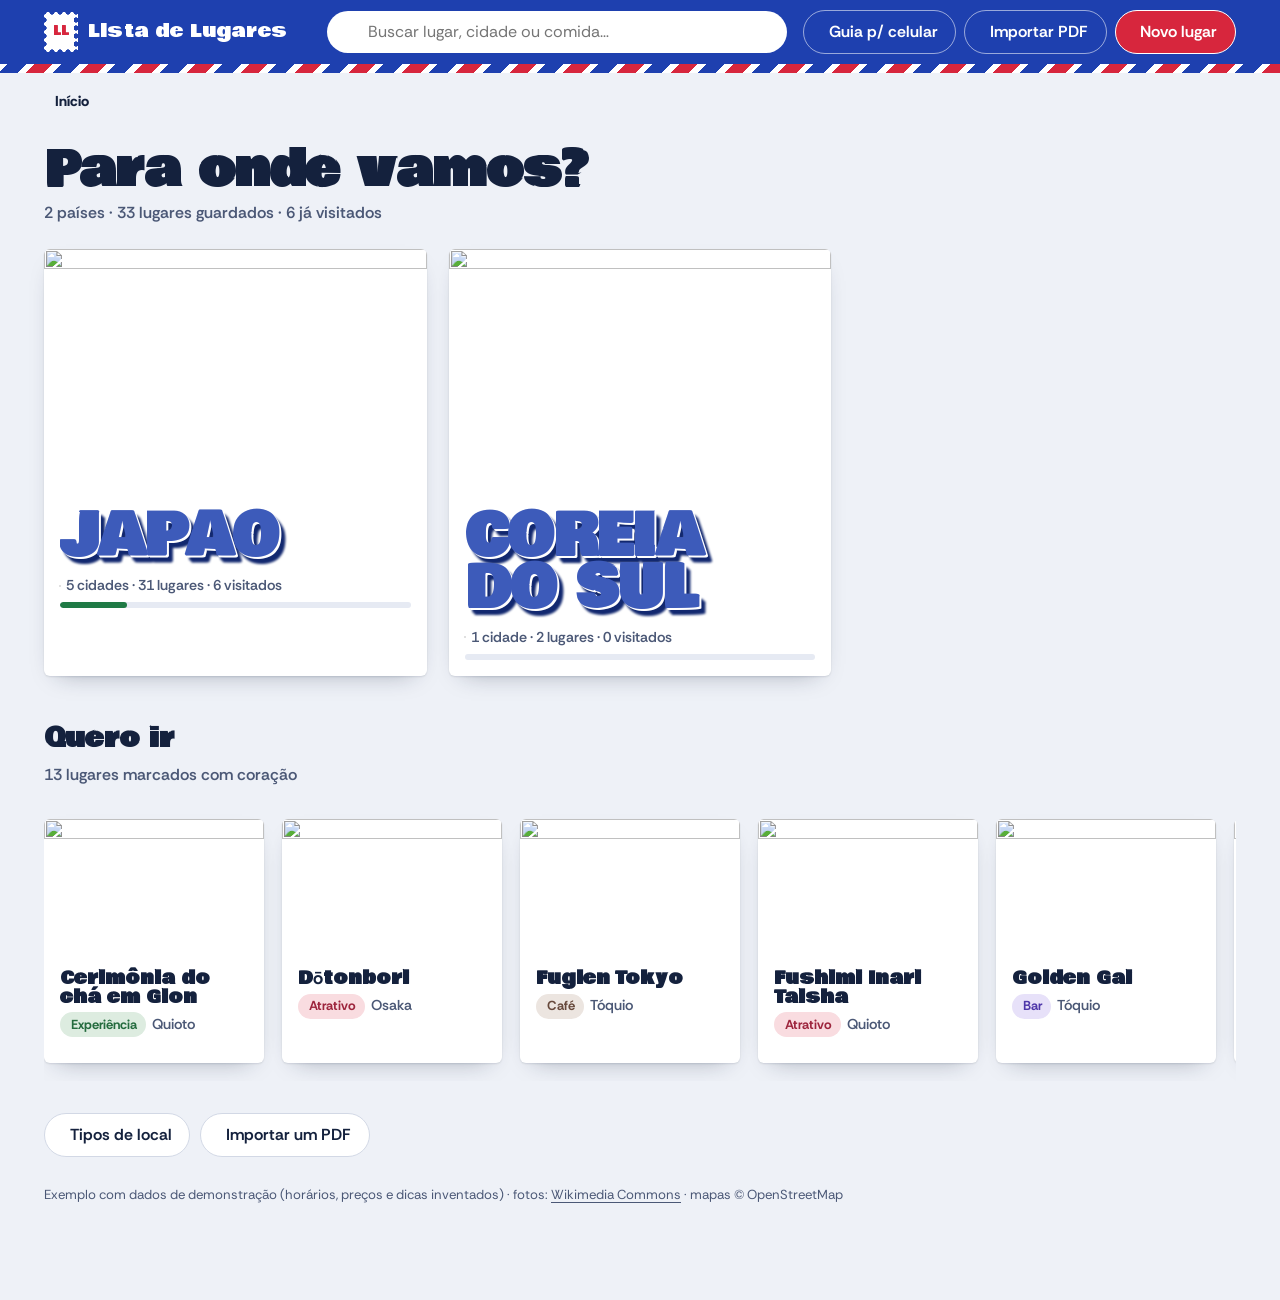
==== commit d68644c6: "Design A: correções da revisão final (selos no celular, mapa na ficha, carimbo, transição do cartão," ====
--- a/a-postais.html
+++ b/a-postais.html
@@ -46,7 +46,7 @@
 .trilha { max-width: 1240px; margin: 0 auto; padding: 14px 24px 0; display: flex; flex-wrap: wrap; align-items: center; gap: 4px; font-size: .9rem; color: var(--tinta-2); }
 .trilha a { color: var(--tinta-2); text-decoration: none; font-weight: 600; padding: 4px 6px; border-radius: 6px; display: inline-flex; align-items: center; gap: .35em; }
 .trilha a:hover { background: var(--superficie-2); color: var(--tinta); }
-.trilha [aria-current] { color: var(--tinta); font-weight: 750; padding: 4px 6px; }
+.trilha [aria-current] { color: var(--tinta); font-weight: 750; padding: 4px 6px; display: inline-flex; align-items: center; gap: .35em; }
 .trilha .ti-chevron-right { font-size: .9em; opacity: .6; }
 main { max-width: 1240px; margin: 0 auto; padding: 12px 24px 96px; view-transition-name: nivel; }
 ::view-transition-old(nivel) { animation: sai .18s ease-in both; }
@@ -55,10 +55,13 @@
 @keyframes entra { from { opacity: 0; transform: translateX(32px); } }
 .voltando::view-transition-new(nivel) { animation-name: entra-volta; }
 @keyframes entra-volta { from { opacity: 0; transform: translateX(-32px); } }
+/* o cartão clicado cresce até virar o cabeçalho da próxima tela */
+::view-transition-group(cartao) { animation-duration: .42s; animation-timing-function: cubic-bezier(.2,.9,.2,1); z-index: 2; }
+::view-transition-old(cartao), ::view-transition-new(cartao) { height: 100%; object-fit: cover; }
 
 /* ---------- letras grandes de cartão-postal ---------- */
 .letras { font-family: var(--fonte-titulo); text-transform: uppercase; line-height: .9; letter-spacing: -.01em; margin: 0;
-  font-size: clamp(3rem, 11vw, 7.2rem); background: var(--foto) center 40% / cover, var(--azul); -webkit-background-clip: text; background-clip: text; color: transparent;
+  font-size: clamp(3rem, 11vw, 7.2rem); background: linear-gradient(rgba(255,255,255,.14), rgba(255,255,255,.14)), var(--foto) center 40% / cover, var(--azul); -webkit-background-clip: text; background-clip: text; color: transparent;
   filter: drop-shadow(2px 2px 0.5px #fff) drop-shadow(4px 5px 1px var(--azul-escuro)); padding: .06em .04em .1em 0; text-wrap: balance; }
 .cab-postal { display: grid; grid-template-columns: 1fr auto; align-items: end; gap: 12px 24px; padding: 18px 0 26px; }
 .cab-postal .meta { margin: 8px 0 0; color: var(--tinta-2); font-weight: 600; display: flex; flex-wrap: wrap; gap: 6px 14px; align-items: center; }
@@ -85,6 +88,8 @@
 /* selo (tipo) com picote */
 .selo { --c: var(--cor-tipo); display: block; padding: 5px; background: radial-gradient(circle, transparent 3px, var(--superficie) 3.5px) -5px -5px / 10px 10px;
   filter: drop-shadow(0 4px 8px rgba(20,33,61,.18)); text-decoration: none; color: #fff; transition: transform .25s cubic-bezier(.2,.9,.25,1.3); }
+.grade-selos .selo { display: flex; }
+.grade-selos .selo-in { flex: 1; }
 .selo:hover { transform: translateY(-4px) rotate(-2deg); }
 .selo:nth-child(3n+2):hover { transform: translateY(-4px) rotate(2deg); }
 .selo-in { display: flex; flex-direction: column; justify-content: space-between; gap: 18px; min-height: 168px; padding: 16px; background: var(--c); position: relative; overflow: hidden; }
@@ -115,9 +120,9 @@
 .ordem .ll-chip { min-height: 34px; font-size: .85rem; }
 
 /* ---------- lista de lugares ---------- */
-.cab-lista { display: flex; flex-wrap: wrap; align-items: center; gap: 10px 16px; margin: 14px 0 18px; }
-.cab-lista h1 { font-family: var(--fonte-titulo); font-size: clamp(1.9rem, 5vw, 2.8rem); line-height: 1; margin: 0; flex-basis: 100%; }
-.cab-lista .ll-tipo-chip { font-size: .9rem; }
+.cab-lista { margin: 14px 0 18px; }
+.cab-lista h1 { font-family: var(--fonte-titulo); font-size: clamp(1.9rem, 5vw, 2.8rem); line-height: 1; margin: 0; }
+.cab-lista .meta { margin: 8px 0 0; color: var(--tinta-2); font-weight: 600; }
 .lista-postais { list-style: none; margin: 0; padding: 0; display: flex; flex-direction: column; gap: 12px; }
 .linha-postal { position: relative; display: grid; grid-template-columns: 128px 1fr auto; align-items: center; gap: 18px; padding: 10px 12px 10px 10px; background: var(--superficie);
   border-radius: 8px; box-shadow: 0 1px 2px rgba(20,33,61,.1), 0 8px 18px -14px rgba(20,33,61,.45); transition: transform .2s cubic-bezier(.2,.9,.25,1.2), box-shadow .2s; }
@@ -154,7 +159,9 @@
 .ficha-selo { position: absolute; top: 26px; right: 22px; width: 78px; z-index: 2; }
 .ficha-selo .selo-in { min-height: 92px; gap: 4px; padding: 10px; align-items: center; justify-content: center; }
 .ficha-selo .selo-ic { font-size: 2rem; }
-.ficha-wrap > .carimbo { width: 170px; top: 64px; right: 64px; --r: -14deg; transform: rotate(var(--r)); z-index: 3; }
+/* o carimbo inutiliza o selo do tipo, como no correio, sem cobrir o título */
+.ficha-wrap > .carimbo { width: 150px; top: 34px; right: -10px; --r: -14deg; transform: rotate(var(--r)); z-index: 3; }
+.ficha-wrap:has(> .carimbo) .ll-ficha-titulo { padding-right: 150px; }
 .ficha-wrap .ll-dicas { background: #fff repeating-linear-gradient(transparent 0 27px, #c9d6f2 27px 28px); border: 1px solid var(--linha); padding: 12px 16px 10px; }
 .ficha-wrap .ll-dicas p { font-family: var(--fonte-mao); font-size: 1.15rem; line-height: 28px; color: var(--azul-escuro); }
 .ficha-wrap .ll-destaques { border-radius: 6px; }
@@ -168,6 +175,8 @@
 .fileira .postal { scroll-snap-align: start; }
 .fileira .postal-nome { font-size: 1.1rem; }
 .rodape-inicio { margin-top: 32px; display: flex; flex-wrap: wrap; gap: 10px; }
+.nota-demo { margin: 28px 0 0; color: var(--tinta-2); font-size: .82rem; }
+.nota-demo a { color: inherit; }
 
 /* painel e formulário no mundo postal */
 .ll-painel-cab { border-bottom: 0; box-shadow: 0 9px 0 -6px transparent; position: relative; }
@@ -187,18 +196,20 @@
   main { padding: 8px 16px 110px; }
   .cab-postal { grid-template-columns: 1fr; }
   .ficha-wrap { padding: 16px 14px; margin-inline: -4px; }
-  .ficha-wrap .ll-ficha { display: flex; }
+  .ficha-wrap .ll-ficha { display: flex; align-items: stretch; }
   .ficha-wrap .ll-ficha-fotos { position: static; flex-direction: row; overflow-x: auto; }
   .ficha-wrap .ll-ficha-fotos img { flex: 0 0 86% !important; }
   .ficha-wrap .ll-ficha-fotos img + img { width: auto; margin: 0; transform: none; }
   .ficha-selo { top: 18px; right: 14px; width: 64px; }
   .ficha-wrap > .carimbo { width: 120px; top: 150px; right: 18px; }
-  .ficha-wrap .ll-ficha-titulo { padding-right: 0; }
+  .ficha-wrap .ll-ficha-titulo, .ficha-wrap:has(> .carimbo) .ll-ficha-titulo { padding-right: 0; }
   .linha-postal { grid-template-columns: 84px 1fr; gap: 12px; padding: 8px; }
   .linha-postal img, .linha-postal .mini-sem { width: 84px; height: 84px; }
   .linha-acoes { grid-column: 1 / -1; justify-content: flex-end; margin-top: -8px; }
   .linha-postal .carimbo { width: 84px; right: 104px; top: auto; bottom: 4px; }
-  .grade-selos { grid-template-columns: repeat(2, 1fr); gap: 12px; }
+  .grade-selos { grid-template-columns: repeat(2, minmax(0, 1fr)); gap: 12px; }
+  .selo-nome { font-size: clamp(.85rem, 3.7vw, 1.35rem); overflow-wrap: break-word; }
+  .grade-selos .selo-in { padding: 12px; }
   .selo-in { min-height: 140px; }
   .fab { display: grid; place-items: center; position: fixed; right: 18px; bottom: calc(18px + env(safe-area-inset-bottom)); z-index: 60; width: 62px; height: 62px; border-radius: 50%;
     border: 3px solid #fff; background: var(--destaque); color: #fff; font-size: 1.7rem; box-shadow: var(--sombra); }
@@ -263,15 +274,33 @@
   const ir = (...p) => { location.hash = rota(...p); };
   const rotaLugar = l => rota(l.pais, l.cidade, l.tipo, l.id);
   const prof = e => e.busca != null ? 2 : [e.pais, e.cidade, e.tipo, e.lugar].filter(Boolean).length;
+  /* cartão clicado (postal, selo ou linha): na transição ele cresce até o cabeçalho da tela seguinte */
+  let clicado = null;
+  document.addEventListener('click', e => {
+    const a = e.target.closest('a.postal, a.selo:not(.selo-novo), .linha-postal');
+    clicado = a ? { el: a, quando: Date.now() } : null;
+  }, true);
+  const ORIGEM = '.postal-foto, .postal-sem-foto, .selo-in, .linha-postal > img, .linha-postal > .mini-sem';
+  const DESTINO = ['.cab-postal .letras', '.cab-lista h1', '.ficha-wrap .ll-ficha-fotos img', '.ficha-wrap'];
+  const nomear = (el, n) => { if (el) el.style.viewTransitionName = n; };
   const trocar = () => {
     est = lerHash();
     const p = prof(est), volta = p < profAnterior; profAnterior = p;
     document.documentElement.classList.toggle('voltando', volta);
-    let feito = false;
-    const fazer = () => { if (feito) return; feito = true; render(); window.scrollTo(0, 0); };
+    app.querySelectorAll('[style*="view-transition-name"]').forEach(el => nomear(el, ''));
+    const origem = !volta && clicado && Date.now() - clicado.quando < 1500 && app.contains(clicado.el) ? clicado.el.querySelector(ORIGEM) : null;
+    clicado = null;
+    let feito = false, destino = null;
+    const fazer = () => {
+      if (feito) return; feito = true; nomear(origem, '');
+      render(); window.scrollTo(0, 0);
+      if (origem) { destino = DESTINO.map(s => app.querySelector(s)).find(Boolean); nomear(destino, 'cartao'); }
+    };
     if (document.startViewTransition && !reduz && document.visibilityState === 'visible') {
-      const t = document.startViewTransition(fazer); t.ready.catch(() => {}); t.finished.catch(() => {}); t.updateCallbackDone.catch(() => {});
-      setTimeout(fazer, 350);
+      nomear(origem, 'cartao');
+      const t = document.startViewTransition(fazer); t.ready.catch(() => {}); t.updateCallbackDone.catch(() => {});
+      t.finished.catch(() => {}).finally(() => nomear(destino, ''));
+      setTimeout(fazer, 350); setTimeout(() => nomear(destino, ''), 1200);
     } else fazer();
   };
   addEventListener('hashchange', trocar);
@@ -333,7 +362,8 @@
           <p class="postal-info">${LL.bandeira(p.id)} ${LL.cidadesDe(p.id).length} ${LL.cidadesDe(p.id).length === 1 ? 'cidade' : 'cidades'} · ${g.total} lugares · ${g.visitados} visitados</p>${barra(g.visitados, g.total)}</div></a>`; }).join('')}</div>
       ${favs.length ? `<section class="favoritos"><h2>Quero ir</h2><p class="sub">${favs.length} lugares marcados com coração</p><div class="fileira">${favs.map(postalLugar).join('')}</div></section>` : ''}
       <div class="rodape-inicio"><button type="button" class="ll-btn ll-btn-sec" id="b-tipos">${icone('tag')}<span>Tipos de local</span></button>
-        <button type="button" class="ll-btn ll-btn-sec" id="b-imp2">${icone('file-type-pdf')}<span>Importar um PDF</span></button></div>`;
+        <button type="button" class="ll-btn ll-btn-sec" id="b-imp2">${icone('file-type-pdf')}<span>Importar um PDF</span></button></div>
+      <p class="nota-demo">Exemplo com dados de demonstração (horários, preços e dicas inventados) · fotos: <a href="https://commons.wikimedia.org/" target="_blank" rel="noopener">Wikimedia Commons</a> · mapas © OpenStreetMap</p>`;
     app.querySelector('#b-tipos').onclick = () => LL.abrirTipos();
     app.querySelector('#b-imp2').onclick = importar;
   };
@@ -381,8 +411,9 @@
     if (ordem === 'perto' && !LL.origem) ordem = 'favoritos';
     ls = LL.ordenar(ls, ordem);
     const antes = animar ? Object.fromEntries([...app.querySelectorAll('.linha-postal')].map(li => [li.dataset.id, li.getBoundingClientRect().top])) : null;
-    app.innerHTML = `<header class="cab-lista">${LL.chipTipo(t.id)}<span class="postal-info">${ls.length} em ${esc(c.nome)} · ${ls.filter(l => l.visitado).length} visitados</span>
-        <h1>${esc(t.plural)} em ${esc(c.nome)}</h1></header>
+    const nVis = ls.filter(l => l.visitado).length;
+    app.innerHTML = `<header class="cab-lista"><h1>${esc(t.plural)} em ${esc(c.nome)}</h1>
+        <p class="meta">${ls.length} ${ls.length === 1 ? 'lugar' : 'lugares'} · ${nVis} ${nVis === 1 ? 'visitado' : 'visitados'}</p></header>
       <div class="barra-lista"><div id="origem"></div>
         <div class="ordem" role="group" aria-label="Ordenar">${icone('arrows-sort')}
           ${[['perto', 'Mais perto'], ['favoritos', 'Quero ir primeiro'], ['nome', 'A–Z']].map(([k, n]) => `<button type="button" class="ll-chip" data-ordem="${k}" aria-pressed="${ordem === k}" ${k === 'perto' && !LL.origem ? 'title="Escolha de onde medir a distância"' : ''}>${n}</button>`).join('')}</div></div>
--- a/nucleo.css
+++ b/nucleo.css
@@ -184,6 +184,8 @@
 
 /* ---------- mapa ---------- */
 .ll-minimapa, .ll-mapa { background: var(--superficie-2); z-index: 0; }
+.ll-tiles-voyager { filter: saturate(.75) brightness(1.03); }
+.ll-tiles-escuro { filter: invert(1) hue-rotate(180deg) brightness(.92) contrast(.88) saturate(.6); }
 .ll-mapa-off { display: flex; gap: .4em; align-items: center; justify-content: center; height: 100%; margin: 0; color: var(--tinta-2); font-size: .9rem; }
 .ll-pino-wrap { background: none; border: 0; }
 .ll-pino { display: grid; place-items: center; width: 34px; height: 34px; border-radius: 50% 50% 50% 4px; transform: rotate(-45deg); background: var(--cor-tipo); color: #fff;
